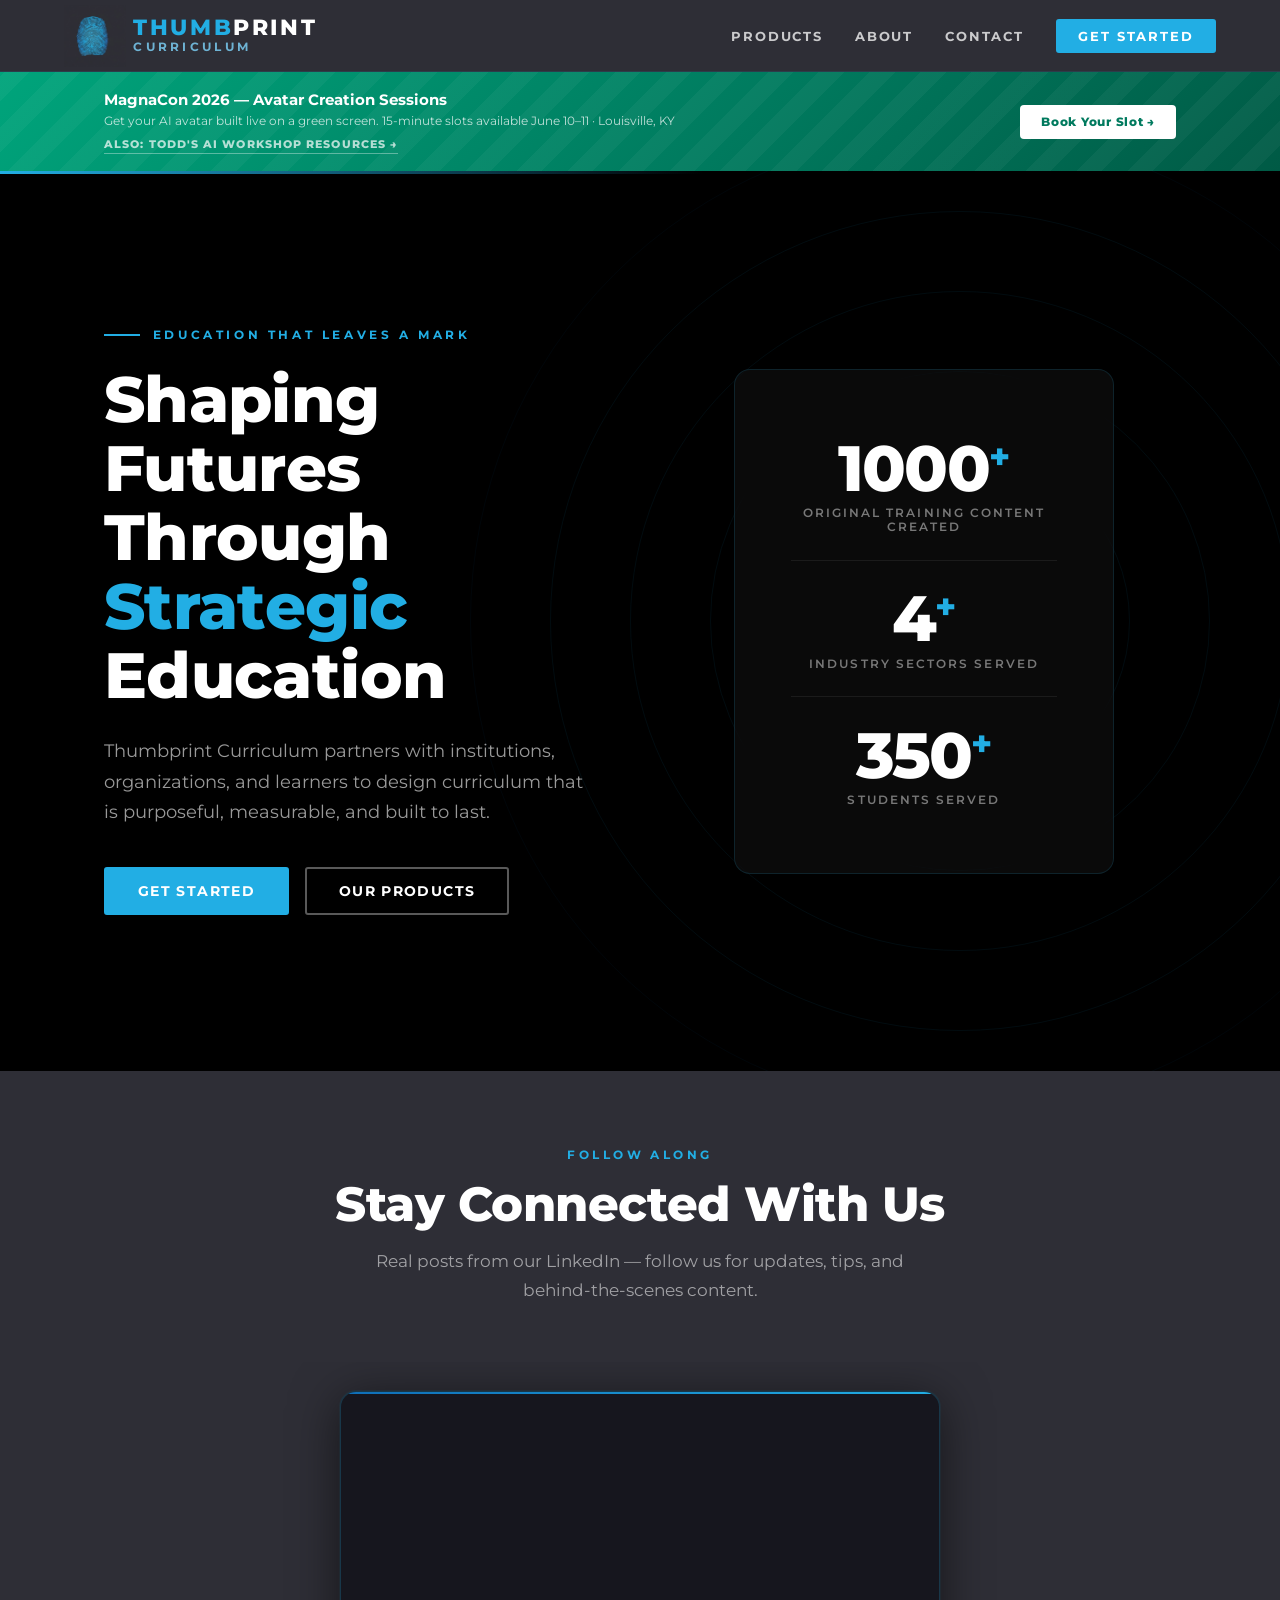
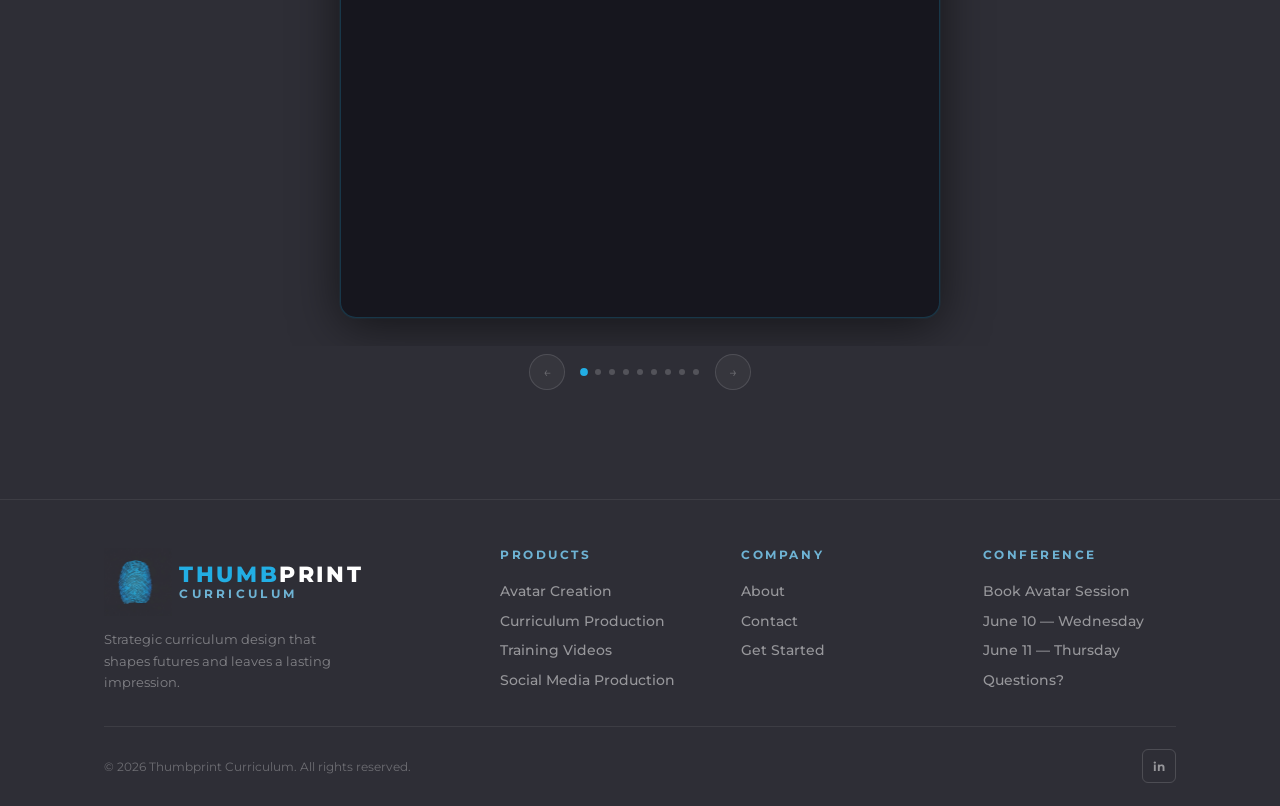
==== index.html @ 29f108ea "Static banner text with animated stripes, update hero stats" ====
﻿<!DOCTYPE html>
<html lang="en">
<head>
  <meta charset="UTF-8" />
  <meta name="viewport" content="width=device-width, initial-scale=1.0" />
  <title>Thumbprint Curriculum</title>
  <link rel="icon" type="image/png" href="fingerprint-logo.png" />
  <link rel="stylesheet" href="style.css" />
  <style>
    /* ── LinkedIn native embed carousel ── */

    /* Outer clips the track; mask fades the peeking prev/next */
    .li-carousel-outer {
      overflow: hidden;
      position: relative;
      mask-image: linear-gradient(90deg, transparent 0%, black 7%, black 93%, transparent 100%);
      -webkit-mask-image: linear-gradient(90deg, transparent 0%, black 7%, black 93%, transparent 100%);
    }

    .li-carousel-track {
      display: flex;
      flex-direction: row;
      flex-wrap: nowrap;
      transition: transform .7s cubic-bezier(.4,0,.2,1);
      will-change: transform;
    }

    /* Each slide — width + peek set by JS */
    .li-slide {
      flex-shrink: 0;
      display: flex;
      align-items: flex-start;
      justify-content: center;
      padding: 1.8rem 0;
      box-sizing: border-box;
    }

    /* Branded frame around each iframe */
    .li-slide-card {
      border: 1px solid rgba(34,174,228,.22);
      border-radius: 16px;
      overflow: hidden;
      background: #16161e;
      box-shadow: 0 8px 48px rgba(0,0,0,.55), 0 0 0 1px rgba(34,174,228,.08);
      width: 100%;
      max-width: min(600px, 90vw);
      position: relative;
    }

    /* Thin brand accent across top of each card */
    .li-slide-card::before {
      content: '';
      position: absolute;
      top: 0; left: 0; right: 0;
      height: 2px;
      background: linear-gradient(90deg, var(--blue-dark), var(--blue-bright));
      z-index: 1;
    }

    .li-slide-card iframe {
      display: block;
      width: 100% !important;
      border: none !important;
    }

    /* Nav */
    .li-carousel-nav {
      display: flex;
      align-items: center;
      justify-content: center;
      gap: 1rem;
      padding: .5rem 0 2rem;
    }
    .li-nav-btn {
      width: 36px; height: 36px;
      border-radius: 50%;
      border: 1px solid rgba(255,255,255,.12);
      background: rgba(255,255,255,.04);
      color: rgba(255,255,255,.25);
      font-size: .9rem;
      cursor: pointer;
      display: flex; align-items: center; justify-content: center;
      transition: all .2s;
      font-family: var(--font);
    }
    .li-nav-btn:hover { border-color: rgba(255,255,255,.3); color: rgba(255,255,255,.6); }
    .li-dots { display: flex; gap: .5rem; }
    .li-dot {
      width: 6px; height: 6px; border-radius: 50%;
      background: rgba(255,255,255,.18); border: none;
      cursor: pointer; padding: 0;
      transition: background .25s, transform .25s;
    }
    .li-dot.active { background: var(--blue-bright); transform: scale(1.3); }
  </style>
</head>
<body>

<nav>
  <div class="nav-inner">
    <a href="index.html" class="nav-logo">
      <div class="nav-logo-img-crop" aria-hidden="true"><img src="final logo tp.png" alt="" /></div>
      <div class="nav-logo-wrap">
        <span><span class="thumb">THUMB</span><span class="print">PRINT</span></span>
        <span class="nav-sub">Curriculum</span>
      </div>
    </a>
    <ul class="nav-links">
      <li class="hide-sm"><a href="products.html">Products</a></li>
      <li class="hide-sm"><a href="about.html">About</a></li>
      <li class="hide-sm"><a href="contact.html">Contact</a></li>
      <li><a href="get-started.html" class="nav-cta">Get Started</a></li>
    </ul>
  </div>
</nav>

<!-- MAGNACON HIGHLIGHT -->
<section class="magnacon-highlight">
  <div class="container">
    <div class="magnacon-inner">
      <div class="magnacon-content">
        <p class="magnacon-title">MagnaCon 2026 — Avatar Creation Sessions</p>
        <p class="magnacon-sub">Get your AI avatar built live on a green screen. 15-minute slots available June 10–11 · Louisville, KY</p>
        <a href="todd-workshop.html" style="display:inline-flex;align-items:center;gap:.4rem;margin-top:.5rem;font-size:.68rem;font-weight:800;letter-spacing:.1em;text-transform:uppercase;color:rgba(255,255,255,.7);text-decoration:none;border-bottom:1px solid rgba(255,255,255,.35);padding-bottom:.1rem" onmouseover="this.style.color='#fff';this.style.borderColor='rgba(255,255,255,.8)'" onmouseout="this.style.color='rgba(255,255,255,.7)';this.style.borderColor='rgba(255,255,255,.35)'">Also: Todd's AI Workshop Resources →</a>
      </div>
      <a href="magnacon.html" class="magnacon-cta">Book Your Slot →</a>
    </div>
  </div>
</section>

<!-- HERO -->
<section class="hero">
  <div class="hero-rings">
    <span></span><span></span><span></span><span></span><span></span><span></span>
  </div>
  <div class="hero-content">
    <div class="hero-text">
      <p class="hero-eyebrow">Education That Leaves a Mark</p>
      <h1 class="hero-h1">Shaping Futures Through <em>Strategic</em> Education</h1>
      <p class="hero-sub">Thumbprint Curriculum partners with institutions, organizations, and learners to design curriculum that is purposeful, measurable, and built to last.</p>
      <div class="hero-actions">
        <a href="get-started.html" class="btn btn-primary">Get Started</a>
        <a href="products.html" class="btn btn-outline">Our Products</a>
      </div>
    </div>
    <div class="hero-visual">
      <div class="hero-bold-stats">
        <div class="hero-bold-stat">
          <span class="hero-bold-num">1000<span class="hero-bold-sup">+</span></span>
          <span class="hero-bold-label">Original Training Content Created</span>
        </div>
        <div class="hero-bold-divider"></div>
        <div class="hero-bold-stat">
          <span class="hero-bold-num">4<span class="hero-bold-sup">+</span></span>
          <span class="hero-bold-label">Industry Sectors Served</span>
        </div>
        <div class="hero-bold-divider"></div>
        <div class="hero-bold-stat">
          <span class="hero-bold-num">350<span class="hero-bold-sup">+</span></span>
          <span class="hero-bold-label">Students Served</span>
        </div>
      </div>
    </div>
  </div>
</section>

<!-- SOCIAL CAROUSEL — native LinkedIn embeds -->
<section class="social-section" id="social">
  <div class="container">
    <div class="center-header">
      <p class="section-label">Follow Along</p>
      <h2 class="section-h2">Stay Connected With Us</h2>
      <p class="section-sub">Real posts from our LinkedIn — follow us for updates, tips, and behind-the-scenes content.</p>
    </div>
  </div>

  <div class="li-carousel-outer" id="liOuter">
    <div class="li-carousel-track" id="liTrack">

      <!-- ── Post 1 ── -->
      <div class="li-slide">
        <div class="li-slide-card">
          <iframe src="https://www.linkedin.com/embed/feed/update/urn:li:ugcPost:7468336662109065219?collapsed=1" height="525" width="504" frameborder="0" allowfullscreen="" title="Embedded post"></iframe>
        </div>
      </div>

      <!-- ── Post 2 ── -->
      <div class="li-slide">
        <div class="li-slide-card">
          <iframe src="https://www.linkedin.com/embed/feed/update/urn:li:ugcPost:7467650946731319296?collapsed=1" height="525" width="504" frameborder="0" allowfullscreen="" title="Embedded post"></iframe>
        </div>
      </div>

      <!-- ── Post 3 ── -->
      <div class="li-slide">
        <div class="li-slide-card">
          <iframe src="https://www.linkedin.com/embed/feed/update/urn:li:ugcPost:7465783171855417345?collapsed=1" height="525" width="504" frameborder="0" allowfullscreen="" title="Embedded post"></iframe>
        </div>
      </div>

      <!-- ── Post 4 ── -->
      <div class="li-slide">
        <div class="li-slide-card">
          <iframe src="https://www.linkedin.com/embed/feed/update/urn:li:share:7462862985120829440?collapsed=1" height="523" width="504" frameborder="0" allowfullscreen="" title="Embedded post"></iframe>
        </div>
      </div>

      <!-- ── Post 5 ── -->
      <div class="li-slide">
        <div class="li-slide-card">
          <iframe src="https://www.linkedin.com/embed/feed/update/urn:li:share:7462523005370556416?collapsed=1" height="523" width="504" frameborder="0" allowfullscreen="" title="Embedded post"></iframe>
        </div>
      </div>

      <!-- ── Post 6 ── -->
      <div class="li-slide">
        <div class="li-slide-card">
          <iframe src="https://www.linkedin.com/embed/feed/update/urn:li:share:7457792617599352833?collapsed=1" height="523" width="504" frameborder="0" allowfullscreen="" title="Embedded post"></iframe>
        </div>
      </div>

      <!-- ── Post 7 ── -->
      <div class="li-slide">
        <div class="li-slide-card">
          <iframe src="https://www.linkedin.com/embed/feed/update/urn:li:share:7457463665924128768?collapsed=1" height="523" width="504" frameborder="0" allowfullscreen="" title="Embedded post"></iframe>
        </div>
      </div>

      <!-- ── Post 8 ── -->
      <div class="li-slide">
        <div class="li-slide-card">
          <iframe src="https://www.linkedin.com/embed/feed/update/urn:li:ugcPost:7463306265239220225?collapsed=1" height="500" width="504" frameborder="0" allowfullscreen="" title="Embedded post"></iframe>
        </div>
      </div>

      <!-- ── Post 9 ── -->
      <div class="li-slide">
        <div class="li-slide-card">
          <iframe src="https://www.linkedin.com/embed/feed/update/urn:li:ugcPost:7463669616393764864?collapsed=1" height="525" width="504" frameborder="0" allowfullscreen="" title="Embedded post"></iframe>
        </div>
      </div>

      <!-- ── Add more posts below as you get embed codes ── -->
      <!-- PASTE NEXT <div class="li-slide"><iframe ...></iframe></div> HERE -->

    </div>
  </div>

  <div class="li-carousel-nav" id="liNav">
    <button class="li-nav-btn" id="liPrev" aria-label="Previous">&#8592;</button>
    <div class="li-dots" id="liDots"></div>
    <button class="li-nav-btn" id="liNext" aria-label="Next">&#8594;</button>
  </div>
  <div style="display:none">
    <div class="carousel-track" id="carouselTrack">
      <div class="post-card">
        <div class="post-img ig"><div class="post-img-content"><div class="post-img-icon">🎬</div><div class="post-img-label">Instagram</div></div></div>
        <div class="post-body">
          <div class="post-platform"><div class="post-platform-dot dot-ig"></div><span class="post-platform-name">Instagram</span></div>
          <p class="post-text">Your story, your avatar. Green screen magic meets professional curriculum design. Book your session at our upcoming conference! 🌟</p>
          <div class="post-meta"><span class="post-stat">❤️ <span>248</span></span><span class="post-stat">💬 <span>31</span></span></div>
        </div>
      </div>
      <div class="post-card">
        <div class="post-img li"><div class="post-img-content"><div class="post-img-icon">📚</div><div class="post-img-label">LinkedIn</div></div></div>
        <div class="post-body">
          <div class="post-platform"><div class="post-platform-dot dot-li"></div><a href="https://www.linkedin.com/company/thumbprint-curriculum/" target="_blank" class="post-platform-name" style="color:inherit;text-decoration:none">LinkedIn</a></div>
          <p class="post-text">Excited to announce our Curriculum Production service — transforming expertise into world-class learning programs. Let's build something together.</p>
          <div class="post-meta"><span class="post-stat">👍 <span>512</span></span><span class="post-stat">💬 <span>64</span></span></div>
        </div>
      </div>
      <div class="post-card">
        <div class="post-img tw"><div class="post-img-content"><div class="post-img-icon">🤖</div><div class="post-img-label">X / Twitter</div></div></div>
        <div class="post-body">
          <div class="post-platform"><div class="post-platform-dot dot-tw"></div><span class="post-platform-name">X / Twitter</span></div>
          <p class="post-text">Virtual avatars aren't just cool — they're the future of branded education content. Who's ready to get their avatar made? 🙋‍♀️ #ThumbprintCurriculum</p>
          <div class="post-meta"><span class="post-stat">🔁 <span>87</span></span><span class="post-stat">❤️ <span>193</span></span></div>
        </div>
      </div>
      <div class="post-card">
        <div class="post-img ig" style="background:linear-gradient(135deg,#0F6EB7,#22AEE4)"><div class="post-img-content"><div class="post-img-icon">🎓</div><div class="post-img-label">Instagram</div></div></div>
        <div class="post-body">
          <div class="post-platform"><div class="post-platform-dot dot-ig"></div><span class="post-platform-name">Instagram</span></div>
          <p class="post-text">Training videos that actually engage learners. We don't just record — we design experiences that stick. Ask us how. 💡</p>
          <div class="post-meta"><span class="post-stat">❤️ <span>374</span></span><span class="post-stat">💬 <span>22</span></span></div>
        </div>
      </div>
      <div class="post-card">
        <div class="post-img fb"><div class="post-img-content"><div class="post-img-icon">📱</div><div class="post-img-label">Facebook</div></div></div>
        <div class="post-body">
          <div class="post-platform"><div class="post-platform-dot dot-fb"></div><span class="post-platform-name">Facebook</span></div>
          <p class="post-text">Social media content that teaches and inspires — now with YOUR custom avatar front and center. Thumbprint Curriculum is redefining digital learning.</p>
          <div class="post-meta"><span class="post-stat">👍 <span>289</span></span><span class="post-stat">↗️ <span>44</span></span></div>
        </div>
      </div>
      <div class="post-card">
        <div class="post-img li" style="background:linear-gradient(135deg,#2E2E36,#59565F)"><div class="post-img-content"><div class="post-img-icon">🏆</div><div class="post-img-label">LinkedIn</div></div></div>
        <div class="post-body">
          <div class="post-platform"><div class="post-platform-dot dot-li"></div><a href="https://www.linkedin.com/company/thumbprint-curriculum/" target="_blank" class="post-platform-name" style="color:inherit;text-decoration:none">LinkedIn</a></div>
          <p class="post-text">Proud to have supported 200+ programs across education, corporate, and nonprofit sectors. The work continues — and we're just getting started.</p>
          <div class="post-meta"><span class="post-stat">👍 <span>671</span></span><span class="post-stat">💬 <span>88</span></span></div>
        </div>
      </div>
      <div class="post-card">
        <div class="post-img ig" style="background:linear-gradient(135deg,#833ab4,#c13584)"><div class="post-img-content"><div class="post-img-icon">✨</div><div class="post-img-label">Instagram</div></div></div>
        <div class="post-body">
          <div class="post-platform"><div class="post-platform-dot dot-ig"></div><span class="post-platform-name">Instagram</span></div>
          <p class="post-text">Behind the scenes: our green screen studio is set and ready for conference week. June 10–11 — come get your avatar! 🎥</p>
          <div class="post-meta"><span class="post-stat">❤️ <span>501</span></span><span class="post-stat">💬 <span>57</span></span></div>
        </div>
      </div>
      <div class="post-card">
        <div class="post-img tw" style="background:linear-gradient(135deg,#22AEE4,#0F6EB7)"><div class="post-img-content"><div class="post-img-icon">🎯</div><div class="post-img-label">X / Twitter</div></div></div>
        <div class="post-body">
          <div class="post-platform"><div class="post-platform-dot dot-tw"></div><span class="post-platform-name">X / Twitter</span></div>
          <p class="post-text">Great curriculum = clear outcomes. We obsess over learning objectives so your learners don't have to guess what they're gaining. #CurriculumDesign</p>
          <div class="post-meta"><span class="post-stat">🔁 <span>122</span></span><span class="post-stat">❤️ <span>247</span></span></div>
        </div>
      </div>
    </div>
  </div>

  <div style="display:none" class="carousel-nav">
    <button class="carousel-arrow" id="carouselPrev" aria-label="Previous">&#8592;</button>
    <div class="carousel-dots" id="carouselDots"></div>
    <button class="carousel-arrow" id="carouselNext" aria-label="Next">&#8594;</button>
  </div>
</section>

<!-- CLIENT LOGO SCROLLER -->
<section class="client-scroller" style="display:none">
  <p class="client-scroller-label">Trusted By</p>
  <div class="client-track-wrap">
    <div class="client-track">
      <!-- Replace each .client-logo with an <img> when logos are ready -->
      <div class="client-logo"><span>Client</span></div>
      <div class="client-logo"><span>Client</span></div>
      <div class="client-logo"><span>Client</span></div>
      <div class="client-logo"><span>Client</span></div>
      <div class="client-logo"><span>Client</span></div>
      <div class="client-logo"><span>Client</span></div>
      <div class="client-logo"><span>Client</span></div>
      <div class="client-logo"><span>Client</span></div>
      <!-- Duplicate for seamless loop -->
      <div class="client-logo"><span>Client</span></div>
      <div class="client-logo"><span>Client</span></div>
      <div class="client-logo"><span>Client</span></div>
      <div class="client-logo"><span>Client</span></div>
      <div class="client-logo"><span>Client</span></div>
      <div class="client-logo"><span>Client</span></div>
      <div class="client-logo"><span>Client</span></div>
      <div class="client-logo"><span>Client</span></div>
    </div>
  </div>
</section>

<script>
(function() {
  const track    = document.getElementById('carouselTrack');
  const viewport = document.getElementById('carouselViewport');
  const dotsWrap = document.getElementById('carouselDots');
  const prevBtn  = document.getElementById('carouselPrev');
  const nextBtn  = document.getElementById('carouselNext');
  const cards    = Array.from(track.querySelectorAll('.post-card'));
  const GAP      = 20;    // must match CSS gap on .carousel-track
  const PAUSE_MS = 4500;
  let current    = 0;
  let autoTimer  = null;

  // Build dots
  cards.forEach((_, i) => {
    const dot = document.createElement('button');
    dot.className = 'carousel-dot' + (i === 0 ? ' active' : '');
    dot.setAttribute('aria-label', 'Slide ' + (i + 1));
    dot.addEventListener('click', () => goTo(i, true));
    dotsWrap.appendChild(dot);
  });

  function setup() {
    // Card width comes from CSS (min(820px, 82vw)) — read it directly
    const cw = cards[0].offsetWidth;
    const vw = viewport.offsetWidth;
    // Pad the track so card 0 sits centered when translateX is 0
    const pad = Math.max(0, (vw - cw) / 2);
    track.style.paddingLeft  = pad + 'px';
    track.style.paddingRight = pad + 'px';
    // Re-apply current position without animation flash
    apply(false);
  }

  function apply(animate) {
    const cw = cards[0].offsetWidth;
    track.style.transition = animate
      ? 'transform .6s cubic-bezier(.4,0,.2,1)'
      : 'none';
    track.style.transform = `translateX(${-(current * (cw + GAP))}px)`;
    cards.forEach((c, i) => c.classList.toggle('active', i === current));
    Array.from(dotsWrap.children).forEach((d, i) => d.classList.toggle('active', i === current));
  }

  function goTo(index, userInitiated) {
    if (userInitiated) resetAuto();
    current = (index + cards.length) % cards.length;
    apply(true);
  }

  function startAuto() { autoTimer = setInterval(() => goTo(current + 1, false), PAUSE_MS); }
  function resetAuto()  { clearInterval(autoTimer); startAuto(); }

  prevBtn.addEventListener('click', () => goTo(current - 1, true));
  nextBtn.addEventListener('click', () => goTo(current + 1, true));

  window.addEventListener('resize', setup);

  // Wait for fonts/layout to finish before measuring
  setTimeout(() => { setup(); startAuto(); }, 100);
})();
</script>

<!-- FOOTER -->
<footer>
  <div class="container">
    <div class="footer-inner">
      <div>
        <a href="index.html" class="nav-logo">
          <div class="nav-logo-img-crop footer-sz" aria-hidden="true"><img src="final logo tp.png" alt="" /></div>
          <div class="nav-logo-wrap">
            <span><span class="thumb">THUMB</span><span class="print">PRINT</span></span>
            <span class="nav-sub">Curriculum</span>
          </div>
        </a>
        <p class="footer-tagline">Strategic curriculum design that shapes futures and leaves a lasting impression.</p>
      </div>
      <div>
        <p class="footer-col-title">Products</p>
        <ul class="footer-links">
          <li><a href="products.html">Avatar Creation</a></li>
          <li><a href="products.html">Curriculum Production</a></li>
          <li><a href="products.html">Training Videos</a></li>
          <li><a href="products.html">Social Media Production</a></li>
        </ul>
      </div>
      <div>
        <p class="footer-col-title">Company</p>
        <ul class="footer-links">
          <li><a href="about.html">About</a></li>
          <li><a href="contact.html">Contact</a></li>
          <li><a href="get-started.html">Get Started</a></li>
        </ul>
      </div>
      <div>
        <p class="footer-col-title">Conference</p>
        <ul class="footer-links">
          <li><a href="get-started.html">Book Avatar Session</a></li>
          <li><a href="get-started.html">June 10 — Wednesday</a></li>
          <li><a href="get-started.html">June 11 — Thursday</a></li>
          <li><a href="contact.html">Questions?</a></li>
        </ul>
      </div>
    </div>
    <div class="footer-bottom">
      <span class="footer-copy">© 2026 Thumbprint Curriculum. All rights reserved.</span>
      <div class="footer-socials">
        <a href="https://www.linkedin.com/company/thumbprint-curriculum/" target="_blank" title="LinkedIn">in</a>
      </div>
    </div>
  </div>
</footer>

<script src="nav.js"></script>
<script>
/* ── LinkedIn native embed carousel ── */
(function () {
  var slides  = [];
  var current = 0;
  var track, outer;
  var PEEK   = 55;   // px visible on each side for prev/next
  var SPEED  = 6500; // ms between auto-advances
  var timer;

  function init() {
    track  = document.getElementById('liTrack');
    outer  = document.getElementById('liOuter');
    var dotsEl  = document.getElementById('liDots');
    var prevBtn = document.getElementById('liPrev');
    var nextBtn = document.getElementById('liNext');
    if (!track || !outer) return;

    slides = Array.from(track.querySelectorAll('.li-slide'));
    var total = slides.length;

    /* ── Size each slide so prev/next peek in by PEEK px ── */
    function setWidths() {
      var ow = outer.offsetWidth;
      var sw = ow - PEEK * 2;   // slide width = outer minus two peek zones
      slides.forEach(function (s) {
        s.style.width = sw + 'px';
      });
      applyTransform(false);
    }

    /* ── Move track so active slide is centered with peek on each side ── */
    function applyTransform(animate) {
      var sw = slides[0].offsetWidth;
      // offset = PEEK positions slide[0] at left peek zone start;
      // then subtract current * sw to get to current slide
      var offset = PEEK - current * sw;
      track.style.transition = animate === false
        ? 'none'
        : 'transform .7s cubic-bezier(.4,0,.2,1)';
      track.style.transform = 'translateX(' + offset + 'px)';
    }

    /* ── Dots ── */
    dotsEl.innerHTML = '';
    slides.forEach(function (_, i) {
      var d = document.createElement('button');
      d.className = 'li-dot' + (i === 0 ? ' active' : '');
      d.setAttribute('aria-label', 'Slide ' + (i + 1));
      d.addEventListener('click', function () { goTo(i); resetTimer(); });
      dotsEl.appendChild(d);
    });

    function updateDots() {
      Array.from(dotsEl.children).forEach(function (d, i) {
        d.classList.toggle('active', i === current);
      });
    }

    /* ── Navigate ── */
    function goTo(i, animate) {
      current = ((i % total) + total) % total;
      applyTransform(animate !== false);
      updateDots();
    }

    prevBtn.addEventListener('click', function () { goTo(current - 1); resetTimer(); });
    nextBtn.addEventListener('click', function () { goTo(current + 1); resetTimer(); });

    /* ── Auto-advance ── */
    function resetTimer() {
      clearInterval(timer);
      timer = setInterval(function () { goTo(current + 1); }, SPEED);
    }

    /* ── Hide nav if only 1 slide ── */
    if (total <= 1) {
      document.getElementById('liNav').style.display = 'none';
    }

    setWidths();
    window.addEventListener('resize', setWidths);
    resetTimer();
  }

  if (document.readyState === 'loading') {
    document.addEventListener('DOMContentLoaded', init);
  } else {
    init();
  }
})();
</script>
</body>
</html>
---- style.css ----
@import url('https://fonts.googleapis.com/css2?family=Montserrat:wght@300;400;500;700;800&display=swap');

*, *::before, *::after { box-sizing: border-box; margin: 0; padding: 0; }

:root {
  --blue-dark:   #0F6EB7;
  --blue-bright: #22AEE4;
  --blue-light:  #6EB3D4;
  --gray:        #59565F;
  --dark:        #2E2E36;
  --black:       #000000;
  --white:       #ffffff;
  --off-white:   #F7F9FB;
  --green:       #00C896;
  --font: 'Montserrat', sans-serif;
  --max-w: 1200px;
  --nav-h: 72px;
}

html { scroll-behavior: smooth; }
body { font-family: var(--font); font-weight: 500; color: var(--dark); background: var(--white); overflow-x: hidden; }

/* ── NAV ── */
nav {
  position: fixed; top: 0; left: 0; right: 0; z-index: 200;
  height: var(--nav-h); background: var(--dark);
  display: flex; align-items: center;
  padding: 0 clamp(1.5rem,5vw,4rem);
  border-bottom: 1px solid rgba(34,174,228,.12);
  overflow: hidden;
}
/* LED laser scan along nav bottom edge */
nav::after {
  content: '';
  position: absolute;
  bottom: 0;
  left: -45%;
  width: 45%;
  height: 2px;
  background: linear-gradient(90deg,
    transparent 0%,
    rgba(34,174,228,.2) 20%,
    rgba(34,174,228,.9) 45%,
    #22AEE4 50%,
    rgba(34,174,228,.9) 55%,
    rgba(34,174,228,.2) 80%,
    transparent 100%
  );
  filter: drop-shadow(0 0 4px #22AEE4) drop-shadow(0 0 10px rgba(34,174,228,.7));
  animation: navLaser 12s linear infinite;
  pointer-events: none;
}
@keyframes navLaser {
  0%   { left: -45%; }
  100% { left: 105%; }
}

.nav-inner { width:100%; max-width:var(--max-w); margin:0 auto; display:flex; align-items:center; justify-content:space-between; }
.nav-logo { font-size:clamp(1.1rem,2vw,1.35rem); font-weight:800; letter-spacing:.12em; text-transform:uppercase; line-height:1; text-decoration:none; display:flex; align-items:center; gap:.45rem; }
.nav-logo .thumb { color:var(--blue-bright); }
.nav-logo .print { color:var(--white); }
.nav-sub { display:block; font-size:.55em; font-weight:700; letter-spacing:.28em; color:var(--blue-light); margin-top:.25em; }
.nav-logo-wrap { display:flex; flex-direction:column; }

/* Thumbprint logo — scale up to crop dark padding, show fingerprint prominently */
.nav-logo-img-crop {
  width: 62px;
  height: 62px;
  flex-shrink: 0;
  overflow: hidden;
  display: flex;
  align-items: center;
  justify-content: center;
}
.nav-logo-img-crop img {
  width: 100%;
  height: 100%;
  object-fit: contain;
  transform: scale(1.7);
  display: block;
}
.nav-logo-img-crop.footer-sz {
  width: 68px;
  height: 68px;
}
.nav-links { display:flex; gap:2rem; list-style:none; align-items:center; }
.nav-links a { color:rgba(255,255,255,.75); text-decoration:none; font-size:.82rem; font-weight:700; letter-spacing:.14em; text-transform:uppercase; transition:color .2s; position:relative; }
.nav-links a::after { content:''; position:absolute; bottom:-4px; left:0; width:0; height:2px; background:var(--blue-bright); transition:width .25s ease; }
.nav-links a:hover, .nav-links a.active { color:var(--white); }
.nav-links a:hover::after, .nav-links a.active::after { width:100%; }
.nav-cta { background:var(--blue-bright) !important; color:var(--white) !important; padding:.55rem 1.4rem !important; border-radius:3px !important; }
.nav-cta::after { display:none !important; }
.nav-cta:hover { background:var(--blue-dark) !important; }
.nav-cta.active::after { display:none !important; }

/* ── SHARED UTILS ── */
section { width:100%; }
.page-body { padding-top: var(--nav-h); }
.container { max-width:var(--max-w); margin:0 auto; padding:0 clamp(1.5rem,5vw,4rem); }
.section-pad { padding:clamp(4rem,8vw,7rem) 0; }
.section-label { font-size:.72rem; font-weight:700; letter-spacing:.3em; text-transform:uppercase; color:var(--blue-bright); margin-bottom:1rem; display:flex; align-items:center; gap:.7rem; }
.section-label::before { content:''; display:block; width:28px; height:2px; background:var(--blue-bright); flex-shrink:0; }
.section-h2 { font-size:clamp(2rem,4vw,3rem); font-weight:800; line-height:1.1; letter-spacing:-.01em; margin-bottom:1rem; }
.section-sub { font-size:1.05rem; font-weight:400; color:var(--gray); line-height:1.75; max-width:580px; }
.center-header { text-align:center; margin-bottom:3.5rem; }
.center-header .section-label { justify-content:center; }
.center-header .section-label::before { display:none; }
.center-header .section-sub { margin:0 auto; }

/* ── BUTTONS ── */
.btn { display:inline-flex; align-items:center; gap:.5rem; font-family:var(--font); font-weight:700; font-size:.85rem; letter-spacing:.1em; text-transform:uppercase; text-decoration:none; padding:.9rem 2rem; border-radius:3px; border:2px solid transparent; cursor:pointer; transition:all .22s ease; }
.btn-primary { background:var(--blue-bright); color:var(--white); border-color:var(--blue-bright); }
.btn-primary:hover { background:var(--blue-dark); border-color:var(--blue-dark); transform:translateY(-2px); box-shadow:0 8px 24px rgba(34,174,228,.35); }
.btn-outline { background:transparent; color:var(--white); border-color:rgba(255,255,255,.35); }
.btn-outline:hover { border-color:var(--blue-bright); color:var(--blue-bright); transform:translateY(-2px); }
.btn-green { background:var(--green); color:var(--white); border-color:var(--green); }
.btn-green:hover { background:#00a87e; border-color:#00a87e; transform:translateY(-2px); box-shadow:0 8px 24px rgba(0,200,150,.35); }
.btn-dark { background:var(--dark); color:var(--white); border-color:rgba(255,255,255,.2); }
.btn-dark:hover { border-color:var(--blue-bright); color:var(--blue-bright); transform:translateY(-2px); }

/* ── MAGNACON HIGHLIGHT BANNER ── */
.magnacon-highlight {
  background: linear-gradient(135deg, #00a87e 0%, #007a5e 60%, #005a45 100%);
  padding-top: var(--nav-h);
  position: relative;
  overflow: hidden;
}
.magnacon-highlight::before {
  content: '';
  position: absolute;
  inset: 0;
  background: repeating-linear-gradient(-45deg, transparent, transparent 18px, rgba(255,255,255,.04) 18px, rgba(255,255,255,.04) 36px);
  animation: stripeScroll 6s linear infinite;
}
@keyframes stripeScroll {
  from { background-position: 0 0; }
  to   { background-position: 51px 51px; }
}
.magnacon-inner {
  position: relative;
  display: flex;
  align-items: center;
  gap: 1.2rem;
  padding: 1.1rem 0;
  flex-wrap: wrap;
}
.magnacon-badge {
  background: rgba(255,255,255,.2);
  border: 1px solid rgba(255,255,255,.35);
  color: var(--white);
  font-size: .65rem;
  font-weight: 800;
  letter-spacing: .18em;
  text-transform: uppercase;
  padding: .3rem .75rem;
  border-radius: 20px;
  white-space: nowrap;
  flex-shrink: 0;
}
.magnacon-content { flex: 1; min-width: 0; }

/* ── Banner carousel ── */
.mc-slides-wrap { position: relative; flex: 1; min-width: 0; min-height: 3.6rem; }
.mc-slide { position: absolute; top: 0; left: 0; width: 100%; opacity: 0; transition: opacity .65s ease; pointer-events: none; }
.mc-slide.active { opacity: 1; pointer-events: auto; }
.mc-dots { display: flex; gap: .4rem; margin-top: .6rem; }
.mc-dot { width: 5px; height: 5px; border-radius: 50%; background: rgba(255,255,255,.3); border: none; padding: 0; cursor: pointer; transition: background .3s, transform .3s; flex-shrink: 0; }
.mc-dot.active { background: rgba(255,255,255,.9); transform: scale(1.3); }
.magnacon-title {
  font-size: .95rem;
  font-weight: 700;
  color: var(--white);
  line-height: 1.3;
}
.magnacon-sub {
  font-size: .78rem;
  font-weight: 400;
  color: rgba(255,255,255,.75);
  margin-top: .15rem;
  line-height: 1.4;
}
.magnacon-cta {
  background: var(--white);
  color: #007a5e;
  font-family: var(--font);
  font-size: .78rem;
  font-weight: 800;
  letter-spacing: .06em;
  padding: .6rem 1.3rem;
  border-radius: 4px;
  text-decoration: none;
  white-space: nowrap;
  flex-shrink: 0;
  transition: background .2s, transform .15s;
}
.magnacon-cta:hover { background: rgba(255,255,255,.88); transform: translateY(-1px); }

/* ── HERO (home) ── */
.hero { min-height:100vh; background:var(--black); display:grid; place-items:center; position:relative; overflow:hidden; padding-top:0; }
.hero-rings { position:absolute; inset:0; pointer-events:none; }
.hero-rings span { position:absolute; border-radius:50%; border:1px solid rgba(34,174,228,.07); transform:translate(-50%,-50%); left:75%; top:50%; animation:pulse 8s ease-in-out infinite; }
.hero-rings span:nth-child(1){width:180px;height:180px;animation-delay:0s}
.hero-rings span:nth-child(2){width:340px;height:340px;animation-delay:.6s}
.hero-rings span:nth-child(3){width:500px;height:500px;animation-delay:1.2s}
.hero-rings span:nth-child(4){width:660px;height:660px;animation-delay:1.8s}
.hero-rings span:nth-child(5){width:820px;height:820px;animation-delay:2.4s}
.hero-rings span:nth-child(6){width:980px;height:980px;animation-delay:3s;border-color:rgba(15,110,183,.05)}
@keyframes pulse { 0%,100%{opacity:.5} 50%{opacity:1} }
.hero::before { content:''; position:absolute; top:0; left:0; width:55%; height:3px; background:linear-gradient(90deg,var(--blue-bright),transparent); animation:slideIn .9s .2s both ease-out; }
@keyframes slideIn { from{transform:scaleX(0);transform-origin:left} to{transform:scaleX(1);transform-origin:left} }
.hero-content { position:relative; z-index:2; max-width:var(--max-w); width:100%; padding:0 clamp(1.5rem,5vw,4rem); display:grid; grid-template-columns:1fr 1fr; align-items:center; gap:4rem; }
.hero-text { animation:fadeUp .8s .3s both ease-out; }
@keyframes fadeUp { from{opacity:0;transform:translateY(30px)} to{opacity:1;transform:translateY(0)} }
.hero-eyebrow { font-size:.75rem; font-weight:700; letter-spacing:.3em; text-transform:uppercase; color:var(--blue-bright); margin-bottom:1.4rem; display:flex; align-items:center; gap:.8rem; }
.hero-eyebrow::before { content:''; display:block; width:36px; height:2px; background:var(--blue-bright); flex-shrink:0; }
.hero-h1 { font-size:clamp(2.4rem,5vw,4rem); font-weight:800; line-height:1.08; color:var(--white); letter-spacing:-.01em; margin-bottom:1.6rem; }
.hero-h1 em { font-style:normal; color:var(--blue-bright); }
.hero-sub { font-size:clamp(.95rem,1.4vw,1.1rem); font-weight:400; color:rgba(255,255,255,.6); line-height:1.75; max-width:480px; margin-bottom:2.4rem; }
.hero-actions { display:flex; gap:1rem; flex-wrap:wrap; }
.hero-visual { animation:fadeUp .8s .55s both ease-out; display:flex; justify-content:center; align-items:center; }

/* Bold stats card */
.hero-bold-stats {
  background: rgba(255,255,255,.04);
  border: 1px solid rgba(34,174,228,.15);
  border-radius: 16px;
  padding: 2.5rem 2rem;
  width: 100%;
  max-width: 380px;
  backdrop-filter: blur(8px);
  display: flex;
  flex-direction: column;
  gap: 0;
}
.hero-bold-stat {
  display: flex;
  flex-direction: column;
  align-items: center;
  padding: 1.6rem 1rem;
  text-align: center;
  animation: fadeUp .8s both ease-out;
}
.hero-bold-stat:nth-child(1) { animation-delay: .5s; }
.hero-bold-stat:nth-child(3) { animation-delay: .7s; }
.hero-bold-stat:nth-child(5) { animation-delay: .9s; }
.hero-bold-num {
  font-size: clamp(3rem,6vw,4rem);
  font-weight: 800;
  color: var(--white);
  line-height: 1;
  letter-spacing: -.03em;
}
.hero-bold-sup {
  font-size: .55em;
  font-weight: 800;
  color: var(--blue-bright);
  vertical-align: super;
  letter-spacing: 0;
}
.hero-bold-label {
  font-size: .72rem;
  font-weight: 600;
  letter-spacing: .18em;
  text-transform: uppercase;
  color: rgba(255,255,255,.45);
  margin-top: .4rem;
}
.hero-bold-divider {
  height: 1px;
  background: rgba(255,255,255,.07);
  margin: 0 1.5rem;
}

/* Client logo scroller */
.client-scroller {
  background: var(--white);
  padding: 2rem 0;
  overflow: hidden;
  border-top: 1px solid rgba(15,110,183,.08);
  border-bottom: 1px solid rgba(15,110,183,.08);
}
.client-scroller-label {
  text-align: center;
  font-size: .68rem;
  font-weight: 700;
  letter-spacing: .3em;
  text-transform: uppercase;
  color: rgba(89,86,95,.4);
  margin-bottom: 1.2rem;
}
.client-track-wrap {
  overflow: hidden;
  position: relative;
  mask-image: linear-gradient(90deg, transparent 0%, black 8%, black 92%, transparent 100%);
  -webkit-mask-image: linear-gradient(90deg, transparent 0%, black 8%, black 92%, transparent 100%);
}
.client-track {
  display: flex;
  gap: 1.5rem;
  align-items: center;
  animation: scrollClients 25s linear infinite;
  width: max-content;
}
.client-track:hover { animation-play-state: paused; }
@keyframes scrollClients {
  0% { transform: translateX(0); }
  100% { transform: translateX(-50%); }
}
.client-logo {
  flex-shrink: 0;
  width: 140px;
  height: 56px;
  border-radius: 8px;
  border: 1.5px dashed rgba(89,86,95,.2);
  background: rgba(89,86,95,.04);
  display: flex;
  align-items: center;
  justify-content: center;
}
.client-logo span {
  font-size: .65rem;
  font-weight: 700;
  letter-spacing: .2em;
  text-transform: uppercase;
  color: rgba(89,86,95,.3);
}
/* When real logos are added, replace .client-logo span with img */
.client-logo img {
  max-width: 110px;
  max-height: 40px;
  object-fit: contain;
  filter: grayscale(1);
  opacity: .6;
  transition: opacity .2s, filter .2s;
}
.client-logo:hover img { opacity: 1; filter: grayscale(0); }

/* ── SOCIAL CAROUSEL ── */
.social-section { background:var(--dark); padding:clamp(3rem,6vw,5rem) 0; overflow:hidden; }
.social-section .center-header .section-h2 { color:var(--white); }
.social-section .center-header .section-sub { color:rgba(255,255,255,.55); }

/* Viewport: clips to show center card + just the edges of neighbors */
.carousel-viewport {
  overflow: hidden;
  position: relative;
  width: 100%;
  /* soft fade at edges so cut-off cards blend into background */
  mask-image: linear-gradient(90deg, transparent 0%, black 6%, black 94%, transparent 100%);
  -webkit-mask-image: linear-gradient(90deg, transparent 0%, black 6%, black 94%, transparent 100%);
}

/* The sliding rail */
.carousel-track {
  display: flex;
  gap: 20px;
  transition: transform .6s cubic-bezier(.4,0,.2,1);
  will-change: transform;
  padding: 1.5rem 0;
}

/* Each card — wide so one fills the section, neighbors barely peek */
.post-card {
  flex-shrink: 0;
  width: min(820px, 82vw);
  background: rgba(255,255,255,.05);
  border: 1px solid rgba(255,255,255,.1);
  border-radius: 14px;
  overflow: hidden;
  transition: transform .5s ease, box-shadow .5s ease, opacity .5s ease, border-color .5s ease;
  opacity: .3;
  transform: scale(.97);
  cursor: pointer;
}
.post-card.active {
  opacity: 1;
  transform: scale(1);
  border-color: rgba(34,174,228,.4);
  box-shadow: 0 20px 60px rgba(0,0,0,.55);
}
.post-card:hover { opacity: .55; }
.post-card.active:hover { opacity: 1; }

/* Dots */
.carousel-dots {
  display: flex;
  justify-content: center;
  gap: .5rem;
  margin-top: 1.6rem;
}
.carousel-dot {
  width: 8px; height: 8px;
  border-radius: 50%;
  background: rgba(255,255,255,.2);
  border: none;
  cursor: pointer;
  transition: background .3s, transform .3s;
  padding: 0;
}
.carousel-dot.active {
  background: var(--blue-bright);
  transform: scale(1.3);
}

/* Nav arrows */
.carousel-nav {
  display: flex;
  justify-content: center;
  gap: 1rem;
  margin-top: 1.2rem;
}
.carousel-arrow {
  width: 40px; height: 40px;
  border-radius: 50%;
  border: 1.5px solid rgba(255,255,255,.2);
  background: rgba(255,255,255,.05);
  color: rgba(255,255,255,.6);
  font-size: 1rem;
  cursor: pointer;
  display: flex; align-items: center; justify-content: center;
  transition: all .2s;
}
.carousel-arrow:hover {
  border-color: var(--blue-bright);
  color: var(--blue-bright);
  background: rgba(34,174,228,.08);
}

.post-img { height:160px; display:flex; align-items:center; justify-content:center; position:relative; overflow:hidden; }
.post-img-label { font-size:.65rem; font-weight:800; letter-spacing:.2em; text-transform:uppercase; color:rgba(255,255,255,.35); text-align:center; }
.post-img-icon { font-size:2.5rem; margin-bottom:.4rem; }
.post-img-content { display:flex; flex-direction:column; align-items:center; }
.post-body { padding:1rem 1.1rem 1.2rem; }
.post-platform { display:flex; align-items:center; gap:.5rem; margin-bottom:.6rem; }
.post-platform-dot { width:8px; height:8px; border-radius:50%; }
.post-platform-name { font-size:.65rem; font-weight:700; letter-spacing:.15em; text-transform:uppercase; color:rgba(255,255,255,.4); }
.post-text { font-size:.82rem; font-weight:400; color:rgba(255,255,255,.75); line-height:1.6; margin-bottom:.9rem; }
.post-meta { display:flex; align-items:center; gap:1rem; }
.post-stat { font-size:.72rem; font-weight:700; color:rgba(255,255,255,.35); }
.post-stat span { color:var(--blue-bright); }
.post-img.ig { background:linear-gradient(135deg,#833ab4,#fd1d1d,#fcb045); }
.post-img.li { background:linear-gradient(135deg,#0077b5,#004471); }
.post-img.fb { background:linear-gradient(135deg,#1877f2,#0b5abf); }
.post-img.tw { background:linear-gradient(135deg,#1da1f2,#0d7cc4); }
.dot-ig{background:#fcb045} .dot-li{background:#0077b5} .dot-fb{background:#1877f2} .dot-tw{background:#1da1f2}

/* ── PRODUCTS / CARDS ── */
.products { background:var(--off-white); }
.products-grid { display:grid; grid-template-columns:repeat(auto-fit,minmax(300px,1fr)); gap:1.6rem; }
.card { background:var(--white); border-radius:10px; padding:2.5rem 2rem; border:1px solid rgba(15,110,183,.12); position:relative; overflow:hidden; transition:transform .25s,box-shadow .25s; }
.card::after { content:''; position:absolute; bottom:0; left:0; right:0; height:3px; background:linear-gradient(90deg,var(--blue-dark),var(--blue-bright)); transform:scaleX(0); transform-origin:left; transition:transform .3s; }
.card:hover { transform:translateY(-6px); box-shadow:0 20px 48px rgba(15,110,183,.14); }
.card:hover::after { transform:scaleX(1); }
.card-icon { width:52px; height:52px; border-radius:10px; background:rgba(34,174,228,.1); display:flex; align-items:center; justify-content:center; margin-bottom:1.5rem; }
.card-icon svg { width:26px; height:26px; }
.card-title { font-size:1.15rem; font-weight:700; color:var(--dark); margin-bottom:.75rem; letter-spacing:-.01em; }
.card-body { font-size:.9rem; font-weight:400; color:var(--gray); line-height:1.75; }
.card-link { display:inline-flex; align-items:center; gap:.4rem; margin-top:1.4rem; font-size:.8rem; font-weight:700; letter-spacing:.1em; text-transform:uppercase; color:var(--blue-dark); text-decoration:none; transition:gap .2s,color .2s; }
.card-link:hover { gap:.7rem; color:var(--blue-bright); }
.card-tag { display:inline-block; margin-top:1rem; font-size:.65rem; font-weight:800; letter-spacing:.18em; text-transform:uppercase; background:rgba(34,174,228,.1); color:var(--blue-dark); padding:.25rem .6rem; border-radius:20px; }
.card-tag.green { background:rgba(0,200,150,.12); color:#007a5e; }

/* ── STATS BAR ── */
.stats-bar { background:var(--blue-dark); position:relative; overflow:hidden; }
.stats-bar::before { content:''; position:absolute; inset:0; background:repeating-linear-gradient(-45deg,transparent,transparent 30px,rgba(255,255,255,.03) 30px,rgba(255,255,255,.03) 60px); }
.stats-grid { position:relative; display:grid; grid-template-columns:repeat(4,1fr); }
.stat-item { padding:3rem 2rem; text-align:center; border-right:1px solid rgba(255,255,255,.12); }
.stat-item:last-child { border-right:none; }
.stat-num { font-size:clamp(2rem,4vw,3rem); font-weight:800; color:var(--white); line-height:1; margin-bottom:.4rem; }
.stat-num span { color:var(--blue-light); }
.stat-label { font-size:.78rem; font-weight:600; letter-spacing:.18em; text-transform:uppercase; color:rgba(255,255,255,.6); }

/* ── ABOUT (shared between home teaser + about page) ── */
.about-section { background:var(--white); }
.about-grid { display:grid; grid-template-columns:1fr 1fr; gap:clamp(3rem,6vw,6rem); align-items:center; }
.about-visual { position:relative; }
.about-img-box { aspect-ratio:4/3; background:var(--dark); border-radius:10px; overflow:hidden; position:relative; }
.about-img-box::before { content:''; position:absolute; inset:0; background:radial-gradient(ellipse at 30% 40%,rgba(34,174,228,.3) 0%,transparent 60%),radial-gradient(ellipse at 70% 70%,rgba(15,110,183,.2) 0%,transparent 55%); }
.about-fingerprint { position:absolute; inset:0; display:flex; align-items:center; justify-content:center; }
.fp-ring { position:absolute; border-radius:50%; border:1.5px solid rgba(34,174,228,.25); }
.fp-ring:nth-child(1){width:60px;height:60px}
.fp-ring:nth-child(2){width:110px;height:110px;border-color:rgba(34,174,228,.2)}
.fp-ring:nth-child(3){width:165px;height:165px;border-color:rgba(34,174,228,.15)}
.fp-ring:nth-child(4){width:224px;height:224px;border-color:rgba(15,110,183,.12)}
.fp-ring:nth-child(5){width:286px;height:286px;border-color:rgba(15,110,183,.09)}
.fp-center { width:28px; height:28px; border-radius:50%; background:var(--blue-bright); box-shadow:0 0 40px rgba(34,174,228,.6); z-index:2; }
.about-badge { position:absolute; bottom:-1.2rem; right:-1.2rem; background:var(--blue-bright); color:var(--white); border-radius:8px; padding:1rem 1.4rem; font-size:.8rem; font-weight:700; line-height:1.3; box-shadow:0 8px 30px rgba(34,174,228,.4); }
.about-badge strong { display:block; font-size:1.6rem; font-weight:800; }
.about-list { list-style:none; margin:1.8rem 0; display:flex; flex-direction:column; gap:.9rem; }
.about-list li { display:flex; align-items:flex-start; gap:.8rem; font-size:.92rem; font-weight:500; color:var(--gray); line-height:1.6; }
.about-list li::before { content:''; display:block; width:8px; height:8px; border-radius:50%; background:var(--blue-bright); margin-top:.45rem; flex-shrink:0; }

/* ── PROCESS ── */
.process-section { background:var(--dark); }
.process-section .section-h2 { color:var(--white); }
.process-section .section-sub { color:rgba(255,255,255,.55); }
.process-steps { display:grid; grid-template-columns:repeat(4,1fr); gap:1.5rem; position:relative; }
.process-steps::before { content:''; position:absolute; top:28px; left:12%; width:76%; height:1px; background:linear-gradient(90deg,var(--blue-dark),var(--blue-bright),var(--blue-dark)); opacity:.4; }
.process-step { text-align:center; }
.step-num { width:56px; height:56px; border-radius:50%; background:var(--dark); border:2px solid var(--blue-bright); display:flex; align-items:center; justify-content:center; font-size:1.1rem; font-weight:800; color:var(--blue-bright); margin:0 auto 1.4rem; position:relative; z-index:1; }
.step-title { font-size:.95rem; font-weight:700; color:var(--white); margin-bottom:.6rem; }
.step-body { font-size:.82rem; font-weight:400; color:rgba(255,255,255,.45); line-height:1.7; }

/* ── PAGE HERO (inner pages) ── */
.page-hero { background:var(--dark); padding:clamp(3.5rem,7vw,6rem) 0 clamp(3rem,6vw,5rem); position:relative; overflow:hidden; }
.page-hero::before { content:''; position:absolute; bottom:0; left:0; right:0; height:3px; background:linear-gradient(90deg,var(--blue-bright),var(--blue-dark),transparent); }
.page-hero::after { content:''; position:absolute; top:0; right:0; width:50%; height:100%; background:radial-gradient(ellipse at 80% 50%,rgba(34,174,228,.07) 0%,transparent 70%); pointer-events:none; }
.page-hero-eyebrow { font-size:.72rem; font-weight:700; letter-spacing:.3em; text-transform:uppercase; color:var(--blue-bright); margin-bottom:1rem; display:flex; align-items:center; gap:.7rem; }
.page-hero-eyebrow::before { content:''; display:block; width:28px; height:2px; background:var(--blue-bright); }
.page-hero h1 { font-size:clamp(2.2rem,5vw,3.5rem); font-weight:800; color:var(--white); line-height:1.1; letter-spacing:-.01em; margin-bottom:1rem; }
.page-hero p { font-size:1.05rem; font-weight:400; color:rgba(255,255,255,.55); line-height:1.75; max-width:560px; }

/* ── PRODUCTS & PRICING ── */
.product-ecosystem { background: var(--dark); }
.product-ecosystem .section-h2 { color: var(--white); }
.product-ecosystem .section-sub { color: rgba(255,255,255,.55); }

.ecosystem-grid {
  display: grid;
  grid-template-columns: repeat(auto-fit, minmax(260px, 1fr));
  gap: 1.4rem;
}
.eco-card {
  background: rgba(255,255,255,.04);
  border: 1px solid rgba(255,255,255,.1);
  border-radius: 12px;
  padding: 2rem 1.8rem;
  position: relative;
  overflow: hidden;
  transition: transform .25s, box-shadow .25s, border-color .25s;
}
.eco-card:hover { transform: translateY(-5px); box-shadow: 0 16px 40px rgba(0,0,0,.4); border-color: rgba(34,174,228,.35); }
.eco-card::before { content: ''; position: absolute; top: 0; left: 0; right: 0; height: 3px; }
.eco-card.sig::before  { background: linear-gradient(90deg, var(--blue-dark), var(--blue-bright)); }
.eco-card.amp::before  { background: linear-gradient(90deg, var(--green), #00a87e); }
.eco-card.circ::before { background: linear-gradient(90deg, #8b5cf6, #6d28d9); }
.eco-card.renew::before{ background: linear-gradient(90deg, #f59e0b, #d97706); }
.eco-num { font-size: .65rem; font-weight: 800; letter-spacing: .2em; text-transform: uppercase; margin-bottom: .8rem; }
.eco-card.sig  .eco-num { color: var(--blue-bright); }
.eco-card.amp  .eco-num { color: var(--green); }
.eco-card.circ .eco-num { color: #a78bfa; }
.eco-card.renew .eco-num { color: #fbbf24; }
.eco-title { font-size: 1.2rem; font-weight: 800; color: var(--white); margin-bottom: .25rem; letter-spacing: -.01em; }
.eco-tagline { font-size: .78rem; font-style: italic; color: rgba(255,255,255,.4); margin-bottom: 1rem; }
.eco-desc { font-size: .85rem; font-weight: 400; color: rgba(255,255,255,.6); line-height: 1.7; }
.eco-badge { display: inline-block; margin-top: 1rem; font-size: .62rem; font-weight: 800; letter-spacing: .18em; text-transform: uppercase; padding: .25rem .65rem; border-radius: 20px; }
.eco-badge.sig  { background: rgba(34,174,228,.15); color: var(--blue-bright); }
.eco-badge.amp  { background: rgba(0,200,150,.15); color: var(--green); }
.eco-badge.circ { background: rgba(139,92,246,.15); color: #a78bfa; }
.eco-badge.renew{ background: rgba(245,158,11,.15); color: #fbbf24; }

/* Pricing blocks */
.pricing-block { padding: clamp(3rem,6vw,5rem) 0; }
.pricing-block:nth-child(even) { background: var(--off-white); }
.pricing-block:nth-child(odd)  { background: var(--white); }
.pricing-block-header { margin-bottom: 2.5rem; }
.pricing-block-tag { font-size: .68rem; font-weight: 800; letter-spacing: .22em; text-transform: uppercase; margin-bottom: .5rem; }
.pricing-block-header h2 { font-size: clamp(1.6rem,3vw,2.2rem); font-weight: 800; color: var(--dark); margin-bottom: .4rem; letter-spacing: -.01em; }
.pricing-block-header p { font-size: .95rem; color: var(--gray); line-height: 1.7; max-width: 600px; }

.pricing-cards { display: grid; gap: 1.2rem; }
.pricing-cards.cols-3 { grid-template-columns: repeat(auto-fit, minmax(220px,1fr)); }
.pricing-cards.cols-4 { grid-template-columns: repeat(auto-fit, minmax(200px,1fr)); }
.pricing-cards.cols-2 { grid-template-columns: repeat(auto-fit, minmax(240px,1fr)); }

.price-card {
  background: var(--white);
  border: 1.5px solid rgba(15,110,183,.15);
  border-radius: 12px;
  padding: 1.8rem 1.6rem 2rem;
  position: relative;
  display: flex;
  flex-direction: column;
  transition: transform .22s, box-shadow .22s;
}
.price-card:hover { transform: translateY(-4px); box-shadow: 0 12px 32px rgba(15,110,183,.12); }
.price-card.featured {
  border-color: var(--green);
  background: linear-gradient(160deg, rgba(0,200,150,.05) 0%, var(--white) 60%);
}
.price-card.featured-blue {
  border-color: var(--blue-bright);
  background: linear-gradient(160deg, rgba(34,174,228,.06) 0%, var(--white) 60%);
}
.price-card-badge {
  position: absolute; top: -1px; left: 50%; transform: translateX(-50%);
  background: var(--green); color: var(--white);
  font-size: .6rem; font-weight: 800; letter-spacing: .18em; text-transform: uppercase;
  padding: .28rem .8rem; border-radius: 0 0 8px 8px; white-space: nowrap;
}
.price-card-badge.blue { background: var(--blue-bright); }

.price-tier { font-size: .72rem; font-weight: 800; letter-spacing: .18em; text-transform: uppercase; color: var(--gray); margin-bottom: .5rem; }
.price-amount { font-size: 2.4rem; font-weight: 800; color: var(--dark); line-height: 1; margin-bottom: .2rem; }
.price-amount sup { font-size: 1.1rem; font-weight: 700; vertical-align: super; }
.price-period { font-size: .78rem; font-weight: 500; color: var(--gray); margin-bottom: .3rem; }
.price-retail { font-size: .75rem; color: var(--gray); text-decoration: line-through; margin-bottom: 1.2rem; }
.price-divider { border: none; border-top: 1px solid rgba(15,110,183,.1); margin: 1.2rem 0; }
.price-includes { list-style: none; display: flex; flex-direction: column; gap: .6rem; flex: 1; }
.price-includes li { font-size: .82rem; font-weight: 500; color: var(--gray); display: flex; align-items: flex-start; gap: .6rem; line-height: 1.5; }
.price-includes li::before { content: '✓'; font-weight: 800; color: var(--blue-bright); flex-shrink: 0; }
.price-includes li.green::before { color: var(--green); }
.price-cta { margin-top: 1.5rem; width: 100%; justify-content: center; font-size: .8rem; padding: .75rem; }

/* Renew custom card */
.renew-card {
  background: linear-gradient(135deg, var(--dark) 0%, #1a1a22 100%);
  border: 1px solid rgba(245,158,11,.25);
  border-radius: 16px;
  padding: clamp(2.5rem,5vw,4rem);
  display: grid;
  grid-template-columns: 1fr 1fr;
  gap: 3rem;
  align-items: center;
  position: relative;
  overflow: hidden;
}
.renew-card::before { content: ''; position: absolute; top: 0; left: 0; right: 0; height: 3px; background: linear-gradient(90deg,#f59e0b,#d97706); }
.renew-card-title { font-size: clamp(1.5rem,3vw,2rem); font-weight: 800; color: var(--white); margin-bottom: .5rem; }
.renew-card-tag { font-size: .68rem; font-weight: 800; letter-spacing: .22em; text-transform: uppercase; color: #fbbf24; margin-bottom: .8rem; }
.renew-card-desc { font-size: .92rem; color: rgba(255,255,255,.6); line-height: 1.75; margin-bottom: 1.5rem; }
.renew-includes { list-style: none; display: flex; flex-direction: column; gap: .65rem; }
.renew-includes li { font-size: .85rem; color: rgba(255,255,255,.65); display: flex; align-items: flex-start; gap: .6rem; line-height: 1.5; }
.renew-includes li::before { content: '→'; color: #fbbf24; flex-shrink: 0; font-weight: 700; }

/* ── TEAM ── */
.team-grid {
  display: grid;
  grid-template-columns: repeat(auto-fill, minmax(240px, 1fr));
  gap: 2rem;
}

.team-card {
  background: var(--white);
  border-radius: 12px;
  overflow: hidden;
  border: 1px solid rgba(15,110,183,.1);
  transition: transform .25s ease, box-shadow .25s ease;
}
.team-card:hover {
  transform: translateY(-5px);
  box-shadow: 0 16px 40px rgba(15,110,183,.12);
}

.team-photo {
  width: 100%;
  aspect-ratio: 1 / 1;
  background: var(--dark);
  position: relative;
  overflow: hidden;
}

/* When a real image is dropped in, it fills the box */
.team-photo img {
  width: 100%;
  height: 100%;
  object-fit: cover;
  object-position: top center;
  display: block;
}

.team-photo-placeholder {
  position: absolute;
  inset: 0;
  display: flex;
  flex-direction: column;
  align-items: center;
  justify-content: center;
  gap: .75rem;
  background: linear-gradient(160deg, var(--dark) 0%, #1a1a22 100%);
}
.team-photo-placeholder svg {
  width: 52px;
  height: 52px;
  opacity: .4;
}
.team-photo-placeholder span {
  font-size: .65rem;
  font-weight: 700;
  letter-spacing: .18em;
  text-transform: uppercase;
  color: rgba(255,255,255,.2);
}

.team-info {
  padding: 1.4rem 1.5rem 1.6rem;
}

.team-name {
  font-size: 1.05rem;
  font-weight: 800;
  color: var(--dark);
  letter-spacing: -.01em;
  margin-bottom: .2rem;
}

.team-role {
  font-size: .72rem;
  font-weight: 700;
  letter-spacing: .14em;
  text-transform: uppercase;
  color: var(--blue-bright);
  margin-bottom: .8rem;
}

.team-bio {
  font-size: .85rem;
  font-weight: 400;
  color: var(--gray);
  line-height: 1.7;
}

@media (max-width: 600px) {
  .team-grid { grid-template-columns: 1fr 1fr; }
}
@media (max-width: 420px) {
  .team-grid { grid-template-columns: 1fr; }
}

/* ── CONTACT PAGE ── */
.contact-methods { display:grid; grid-template-columns:repeat(auto-fit,minmax(200px,1fr)); gap:1.2rem; margin-bottom:3rem; }
.contact-method { background:var(--off-white); border:1px solid rgba(15,110,183,.12); border-radius:10px; padding:1.8rem 1.4rem; text-align:center; transition:border-color .2s,transform .2s; }
.contact-method:hover { border-color:var(--blue-bright); transform:translateY(-3px); }
.contact-method-icon { font-size:1.8rem; margin-bottom:.8rem; }
.contact-method-label { font-size:.68rem; font-weight:700; letter-spacing:.2em; text-transform:uppercase; color:var(--blue-light); margin-bottom:.4rem; }
.contact-method-val { font-size:.9rem; font-weight:600; color:var(--dark); }
.contact-method-val a { color:var(--dark); text-decoration:none; }
.contact-method-val a:hover { color:var(--blue-bright); }

/* ── FORMS ── */
.form-grid { display:grid; grid-template-columns:1fr 1fr; gap:1rem; }
.form-field { display:flex; flex-direction:column; gap:.45rem; }
.form-field.full { grid-column:1/-1; }
.form-label { font-size:.7rem; font-weight:700; letter-spacing:.18em; text-transform:uppercase; color:var(--gray); }
.form-label.light { color:rgba(255,255,255,.45); }
.form-input, .form-select, .form-textarea { font-family:var(--font); font-size:.88rem; font-weight:500; padding:.8rem 1rem; border-radius:6px; border:1.5px solid rgba(15,110,183,.2); background:var(--white); color:var(--dark); outline:none; transition:border-color .2s; width:100%; }
.form-input:focus, .form-select:focus, .form-textarea:focus { border-color:var(--blue-bright); }
.form-textarea { resize:vertical; min-height:100px; }
.form-input.dark-field, .form-select.dark-field, .form-textarea.dark-field { background:rgba(255,255,255,.05); border-color:rgba(255,255,255,.12); color:var(--white); }
.form-input.dark-field::placeholder, .form-textarea.dark-field::placeholder { color:rgba(255,255,255,.25); }
.form-input.dark-field:focus, .form-select.dark-field:focus, .form-textarea.dark-field:focus { border-color:var(--blue-bright); }
.form-select.dark-field option { background:var(--dark); }

/* ── GET STARTED / CONFERENCE ── */
.gs-section { background:var(--black); position:relative; overflow:hidden; }
.gs-section::before { content:''; position:absolute; top:50%; left:50%; transform:translate(-50%,-50%); width:700px; height:700px; border-radius:50%; background:radial-gradient(ellipse,rgba(34,174,228,.06) 0%,transparent 70%); pointer-events:none; }
.conf-booking { background:linear-gradient(135deg,rgba(0,168,126,.12) 0%,rgba(0,90,69,.08) 100%); border:1px solid rgba(0,200,150,.25); border-radius:16px; padding:clamp(2rem,4vw,3rem); margin-bottom:3rem; position:relative; overflow:hidden; }
.conf-booking::before { content:''; position:absolute; top:0; left:0; right:0; height:3px; background:linear-gradient(90deg,var(--green),#00a87e,var(--green)); }
.conf-booking-header { display:flex; align-items:flex-start; gap:1.2rem; margin-bottom:2rem; flex-wrap:wrap; }
.conf-booking-icon { width:56px; height:56px; background:rgba(0,200,150,.15); border:1px solid rgba(0,200,150,.3); border-radius:12px; display:flex; align-items:center; justify-content:center; flex-shrink:0; }
.conf-booking-icon svg { width:28px; height:28px; }
.conf-booking-title-wrap { flex:1; }
.conf-booking-tag { font-size:.65rem; font-weight:800; letter-spacing:.2em; text-transform:uppercase; color:var(--green); margin-bottom:.5rem; }
.conf-booking-title { font-size:1.5rem; font-weight:800; color:var(--white); line-height:1.2; margin-bottom:.3rem; }
.conf-booking-sub { font-size:.88rem; color:rgba(255,255,255,.5); font-weight:400; line-height:1.6; }
.day-tabs { display:flex; gap:.8rem; margin-bottom:1.5rem; flex-wrap:wrap; }
.day-tab { flex:1; min-width:200px; background:rgba(255,255,255,.04); border:1.5px solid rgba(255,255,255,.12); border-radius:10px; padding:1rem 1.2rem; cursor:pointer; transition:all .2s; text-align:center; }
.day-tab.active { background:rgba(0,200,150,.1); border-color:var(--green); }
.day-tab-day { font-size:.72rem; font-weight:700; letter-spacing:.2em; text-transform:uppercase; color:rgba(255,255,255,.4); margin-bottom:.25rem; }
.day-tab.active .day-tab-day { color:var(--green); }
.day-tab-date { font-size:1.1rem; font-weight:800; color:var(--white); }
.day-tab-label { font-size:.72rem; color:rgba(255,255,255,.4); margin-top:.2rem; }
.day-tab.active .day-tab-label { color:rgba(0,200,150,.7); }
.slots-label { font-size:.72rem; font-weight:700; letter-spacing:.2em; text-transform:uppercase; color:rgba(255,255,255,.4); margin-bottom:.8rem; }
.slots-grid { display:grid; grid-template-columns:repeat(auto-fill,minmax(100px,1fr)); gap:.6rem; margin-bottom:1.5rem; }
.slot { background:rgba(255,255,255,.04); border:1.5px solid rgba(255,255,255,.1); border-radius:8px; padding:.55rem .5rem; text-align:center; cursor:pointer; font-size:.8rem; font-weight:700; color:rgba(255,255,255,.6); transition:all .2s; }
.slot:hover { border-color:var(--blue-bright); color:var(--white); background:rgba(34,174,228,.08); }
.slot.selected { background:rgba(34,174,228,.15); border-color:var(--blue-bright); color:var(--white); }
.slot.taken { opacity:.3; cursor:not-allowed; text-decoration:line-through; }
.selected-slot-display { background:rgba(34,174,228,.08); border:1px solid rgba(34,174,228,.2); border-radius:6px; padding:.6rem 1rem; font-size:.82rem; font-weight:700; color:var(--blue-bright); margin-bottom:1rem; }
.selected-slot-display.hidden { display:none; }
.booking-form-grid { display:grid; grid-template-columns:1fr 1fr; gap:1rem; }
.booking-success { display:none; text-align:center; padding:2rem; background:rgba(0,200,150,.08); border:1px solid rgba(0,200,150,.25); border-radius:12px; margin-top:1rem; }
.booking-success h3 { font-size:1.3rem; font-weight:800; color:var(--green); margin-bottom:.5rem; }
.booking-success p { font-size:.9rem; color:rgba(255,255,255,.6); }
.section-divider { border:none; border-top:1px solid rgba(255,255,255,.1); margin:3rem 0; }

/* ── FOOTER ── */
footer { background:var(--dark); border-top:1px solid rgba(255,255,255,.07); }
.footer-inner { padding:3rem 0 2rem; display:grid; grid-template-columns:1.8fr 1fr 1fr 1fr; gap:3rem; }
.footer-tagline { margin-top:.8rem; font-size:.82rem; font-weight:400; color:rgba(255,255,255,.4); line-height:1.65; max-width:240px; }
.footer-col-title { font-size:.72rem; font-weight:700; letter-spacing:.22em; text-transform:uppercase; color:var(--blue-light); margin-bottom:1.2rem; }
.footer-links { list-style:none; display:flex; flex-direction:column; gap:.65rem; }
.footer-links a { color:rgba(255,255,255,.5); text-decoration:none; font-size:.85rem; font-weight:500; transition:color .2s; }
.footer-links a:hover { color:var(--blue-bright); }
.footer-bottom { border-top:1px solid rgba(255,255,255,.07); padding:1.4rem 0; display:flex; align-items:center; justify-content:space-between; flex-wrap:wrap; gap:1rem; }
.footer-copy { font-size:.78rem; font-weight:400; color:rgba(255,255,255,.3); }
.footer-socials { display:flex; gap:1rem; }
.footer-socials a { width:34px; height:34px; border-radius:6px; border:1px solid rgba(255,255,255,.15); display:flex; align-items:center; justify-content:center; color:rgba(255,255,255,.5); text-decoration:none; font-size:.75rem; font-weight:700; transition:all .2s; }
.footer-socials a:hover { border-color:var(--blue-bright); color:var(--blue-bright); background:rgba(34,174,228,.08); }

/* ── CHECKOUT / PRODUCT LANDING ── */
.product-hero {
  background: var(--dark);
  padding: clamp(3.5rem,7vw,5.5rem) 0 clamp(3rem,6vw,4.5rem);
  position: relative;
  overflow: hidden;
}
.product-hero::after {
  content:'';position:absolute;top:0;right:0;width:50%;height:100%;
  background:radial-gradient(ellipse at 80% 50%,rgba(34,174,228,.07) 0%,transparent 65%);
  pointer-events:none;
}
.product-hero-eyebrow { font-size:.72rem;font-weight:700;letter-spacing:.3em;text-transform:uppercase;margin-bottom:.9rem;display:flex;align-items:center;gap:.7rem; }
.product-hero-eyebrow::before { content:'';display:block;width:24px;height:2px;flex-shrink:0; }
.product-hero h1 { font-size:clamp(2.2rem,5vw,3.4rem);font-weight:800;color:var(--white);line-height:1.08;letter-spacing:-.02em;margin-bottom:.9rem; }
.product-hero-tagline { font-size:1.1rem;font-style:italic;margin-bottom:.5rem; }
.product-hero-sub { font-size:1rem;font-weight:400;color:rgba(255,255,255,.55);line-height:1.75;max-width:580px; }

.checkout-section { background:var(--off-white);padding:clamp(3.5rem,7vw,5.5rem) 0; }
.checkout-layout { display:grid;grid-template-columns:1fr 460px;gap:3rem;align-items:start; }

/* Plan selector */
.plan-selector { display:flex;flex-direction:column;gap:.8rem;margin-bottom:1.8rem; }
.plan-option {
  display:flex;align-items:center;gap:1rem;
  border:1.5px solid rgba(15,110,183,.18);border-radius:10px;
  padding:1rem 1.2rem;cursor:pointer;transition:all .2s;background:var(--white);
}
.plan-option:hover { border-color:var(--blue-bright); }
.plan-option.selected { border-color:var(--blue-bright);background:rgba(34,174,228,.05); }
.plan-radio {
  width:18px;height:18px;border-radius:50%;
  border:2px solid rgba(15,110,183,.3);flex-shrink:0;
  display:flex;align-items:center;justify-content:center;transition:border-color .2s;
}
.plan-option.selected .plan-radio { border-color:var(--blue-bright); }
.plan-radio::after {
  content:'';width:8px;height:8px;border-radius:50%;
  background:var(--blue-bright);opacity:0;transition:opacity .2s;
}
.plan-option.selected .plan-radio::after { opacity:1; }
.plan-info { flex:1; }
.plan-name { font-size:.92rem;font-weight:700;color:var(--dark);margin-bottom:.15rem; }
.plan-desc { font-size:.78rem;color:var(--gray); }
.plan-price { font-size:1.1rem;font-weight:800;color:var(--dark);white-space:nowrap; }
.plan-price small { font-size:.65rem;font-weight:600;color:var(--gray); }
.plan-badge { font-size:.6rem;font-weight:800;letter-spacing:.15em;text-transform:uppercase;background:var(--blue-bright);color:var(--white);padding:.2rem .55rem;border-radius:20px;margin-left:.5rem; }

/* Checkout card */
.checkout-card {
  background:var(--white);border-radius:14px;
  border:1px solid rgba(15,110,183,.12);
  padding:2rem;
  position:sticky;top:calc(var(--nav-h) + 1.5rem);
  box-shadow:0 8px 40px rgba(15,110,183,.08);
}
.checkout-card-title { font-size:1rem;font-weight:800;color:var(--dark);margin-bottom:1.4rem;padding-bottom:1rem;border-bottom:1px solid rgba(15,110,183,.1); }

.order-summary { margin-bottom:1.4rem;padding-bottom:1.4rem;border-bottom:1px solid rgba(15,110,183,.1); }
.order-line { display:flex;justify-content:space-between;align-items:baseline;margin-bottom:.5rem; }
.order-line-label { font-size:.85rem;font-weight:500;color:var(--gray); }
.order-line-val { font-size:.9rem;font-weight:700;color:var(--dark); }
.order-total-line { display:flex;justify-content:space-between;align-items:baseline; }
.order-total-label { font-size:.92rem;font-weight:700;color:var(--dark); }
.order-total-val { font-size:1.4rem;font-weight:800;color:var(--dark); }

/* Payment form fields */
.pay-field { display:flex;flex-direction:column;gap:.4rem;margin-bottom:1rem; }
.pay-label { font-size:.7rem;font-weight:700;letter-spacing:.15em;text-transform:uppercase;color:var(--gray); }
.pay-input, .pay-select {
  font-family:var(--font);font-size:.9rem;font-weight:500;
  padding:.75rem 1rem;border-radius:7px;
  border:1.5px solid rgba(15,110,183,.2);
  background:var(--white);color:var(--dark);
  outline:none;transition:border-color .2s;width:100%;
}
.pay-input:focus, .pay-select:focus { border-color:var(--blue-bright); }
.pay-input::placeholder { color:rgba(89,86,95,.4); }
.pay-row { display:grid;grid-template-columns:1fr 1fr;gap:.8rem; }

.card-input-wrap { position:relative; }
.card-input-wrap .pay-input { padding-right:4rem; }
.card-brand-icons { position:absolute;right:.75rem;top:50%;transform:translateY(-50%);display:flex;gap:.3rem;opacity:.45; }
.card-brand-icons span { font-size:.55rem;font-weight:800;letter-spacing:.06em;background:var(--gray);color:white;padding:.15rem .35rem;border-radius:3px; }

.pay-btn { width:100%;padding:1rem;font-size:.9rem;justify-content:center;margin-top:.4rem; }

.trust-bar { display:flex;align-items:center;justify-content:center;gap:1.2rem;margin-top:1.2rem;flex-wrap:wrap; }
.trust-item { font-size:.68rem;font-weight:600;color:rgba(89,86,95,.6);display:flex;align-items:center;gap:.3rem; }

/* What's included list */
.includes-list { list-style:none;display:flex;flex-direction:column;gap:.75rem; }
.includes-list li { display:flex;align-items:flex-start;gap:.75rem;font-size:.92rem;font-weight:500;color:var(--dark);line-height:1.55; }
.includes-list li .check { width:20px;height:20px;border-radius:50%;display:flex;align-items:center;justify-content:center;flex-shrink:0;font-size:.65rem;font-weight:800;margin-top:.05rem; }

/* Stripe CTA */
.stripe-cta {
  display: none;
  margin-top: 1.4rem;
}
.stripe-cta.visible { display: block; }
.stripe-cta-btn {
  display: flex;
  align-items: center;
  justify-content: center;
  gap: .6rem;
  width: 100%;
  padding: 1rem;
  font-family: var(--font);
  font-size: .95rem;
  font-weight: 700;
  letter-spacing: .06em;
  color: var(--white);
  background: #635bff;
  border: none;
  border-radius: 8px;
  text-decoration: none;
  cursor: pointer;
  transition: background .2s, transform .15s, box-shadow .2s;
}
.stripe-cta-btn:hover {
  background: #4f46e5;
  transform: translateY(-2px);
  box-shadow: 0 8px 24px rgba(99,91,255,.35);
}
.stripe-cta-url {
  margin-top: .75rem;
  font-size: .72rem;
  color: var(--gray);
  text-align: center;
  word-break: break-all;
  line-height: 1.5;
}
.stripe-cta-url a {
  color: #635bff;
  text-decoration: none;
}
.stripe-cta-url a:hover { text-decoration: underline; }
.stripe-cta-note {
  display: flex;
  align-items: center;
  justify-content: center;
  gap: .4rem;
  margin-top: .6rem;
  font-size: .72rem;
  color: var(--gray);
}

.checkout-success { display:none;text-align:center;padding:2.5rem 1.5rem; }
.checkout-success-icon { font-size:3rem;margin-bottom:1rem; }
.checkout-success h3 { font-size:1.4rem;font-weight:800;color:var(--dark);margin-bottom:.5rem; }
.checkout-success p { font-size:.9rem;color:var(--gray);line-height:1.7; }

/* ── RESPONSIVE ── */
@media(max-width:1000px){
  .checkout-layout { grid-template-columns:1fr; }
  .checkout-card { position:static; }
}
@media(max-width:900px){
  .hero-content { grid-template-columns:1fr; }
  .hero-visual { display:none; }
  .hero-rings span { left:90%; }
  .about-grid { grid-template-columns:1fr; }
  .about-visual { order:-1; }
  .about-badge { bottom:.5rem; right:.5rem; }
  .stats-grid { grid-template-columns:repeat(2,1fr); }
  .stat-item { border-right:none; border-bottom:1px solid rgba(255,255,255,.12); }
  .process-steps { grid-template-columns:1fr 1fr; }
  .process-steps::before { display:none; }
  .footer-inner { grid-template-columns:1fr 1fr; }
  .booking-form-grid { grid-template-columns:1fr; }
  .form-grid { grid-template-columns:1fr; }
}
/* ── HAMBURGER & MOBILE NAV ── */
.nav-hamburger {
  display: none;
  flex-direction: column;
  justify-content: center;
  gap: 5px;
  background: none;
  border: none;
  cursor: pointer;
  padding: 6px 4px;
  margin-left: .5rem;
  flex-shrink: 0;
}
.nav-hamburger span {
  display: block;
  width: 22px;
  height: 2px;
  background: rgba(255,255,255,.7);
  border-radius: 2px;
  transition: transform .22s ease, opacity .18s;
}
.nav-hamburger.open span:nth-child(1) { transform: rotate(45deg) translate(5px, 5px); }
.nav-hamburger.open span:nth-child(2) { opacity: 0; width: 0; }
.nav-hamburger.open span:nth-child(3) { transform: rotate(-45deg) translate(5px, -5px); }

.nav-mobile-menu {
  display: none;
  position: fixed;
  top: var(--nav-h);
  left: 0; right: 0;
  background: #1e1e26;
  border-top: 1px solid rgba(255,255,255,.07);
  z-index: 199;
  max-height: 0;
  overflow: hidden;
  transition: max-height .3s cubic-bezier(.4,0,.2,1);
}
.nav-mobile-menu.open { max-height: 360px; }
.nav-mobile-menu a {
  display: flex;
  align-items: center;
  padding: 1rem clamp(1.5rem,5vw,2rem);
  color: rgba(255,255,255,.65);
  text-decoration: none;
  font-size: .85rem;
  font-weight: 700;
  letter-spacing: .12em;
  text-transform: uppercase;
  border-bottom: 1px solid rgba(255,255,255,.05);
  transition: background .15s, color .15s;
}
.nav-mobile-menu a:last-child { border-bottom: none; }
.nav-mobile-menu a:hover,
.nav-mobile-menu a.active { background: rgba(255,255,255,.05); color: #fff; }
.nav-mobile-menu .nav-mobile-cta {
  background: var(--blue-bright);
  color: var(--white) !important;
  margin: .6rem 1rem 1rem;
  padding: .9rem 1rem;
  border-radius: 6px;
  border-bottom: none !important;
  justify-content: center;
  letter-spacing: .08em;
  font-size: .82rem;
}
.nav-mobile-menu .nav-mobile-cta:hover {
  background: var(--blue-dark) !important;
  color: var(--white) !important;
}

@media(max-width:600px){
  /* Nav */
  .nav-links { display: none; }
  .nav-hamburger { display: flex; }
  .nav-mobile-menu { display: block; }
  .nav-logo { font-size:1rem; }
  .nav-sub { letter-spacing:.18em; }

  /* MagnaCon banner */
  .magnacon-inner { gap:.8rem; }
  .magnacon-title { font-size:.85rem; }
  .magnacon-cta { width:100%; text-align:center; }

  /* Hero — remove forced full-screen height on mobile */
  .hero { min-height: unset; padding: 3.5rem 0 3rem; }
  .hero-h1 { font-size:2rem; }
  .hero-sub { font-size:.9rem; }
  .hero-actions { flex-direction:column; }
  .hero-actions .btn { width:100%; justify-content:center; }

  /* Carousel cards */
  .post-card { width: min(88vw, 340px); }

  /* Stats */
  .stats-grid { grid-template-columns:1fr 1fr; }

  /* Process */
  .process-steps { grid-template-columns:1fr; }

  /* Products accordion */
  .accordion-wrap { padding:0 .75rem; }
  .accordion-trigger { padding:1.1rem 1rem; }
  .accordion-inner { padding:0 1rem 1.4rem; }
  .pkg-row { flex-direction:column; }
  .pkg-chip { min-width:unset; }

  /* Checkout pages */
  .pay-row { grid-template-columns:1fr 1fr; }

  /* Get Started slots */
  .slots-grid { grid-template-columns:repeat(3,1fr); }
  .booking-form-grid { grid-template-columns:1fr; }
  .day-tabs { flex-direction:column; }

  /* Footer — compact on mobile */
  .footer-inner { grid-template-columns:1fr 1fr; gap:1.4rem; }
  .footer-inner > div:first-child { grid-column: 1 / -1; }
  .footer-tagline { display: none; }
  .footer-col-title { margin-bottom: .6rem; font-size: .65rem; }
  .footer-links { gap: .4rem; }
  .footer-links a, .footer-links li { font-size: .78rem; }
  .footer-bottom { flex-direction:row; align-items:center; justify-content:space-between; padding: 1rem 0; }
  .footer-copy { font-size: .68rem; }

  /* Page hero */
  .page-hero h1 { font-size:1.8rem; }
  .products-grid { grid-template-columns:1fr; }

  /* Team */
  .team-grid { grid-template-columns:1fr 1fr; }
}
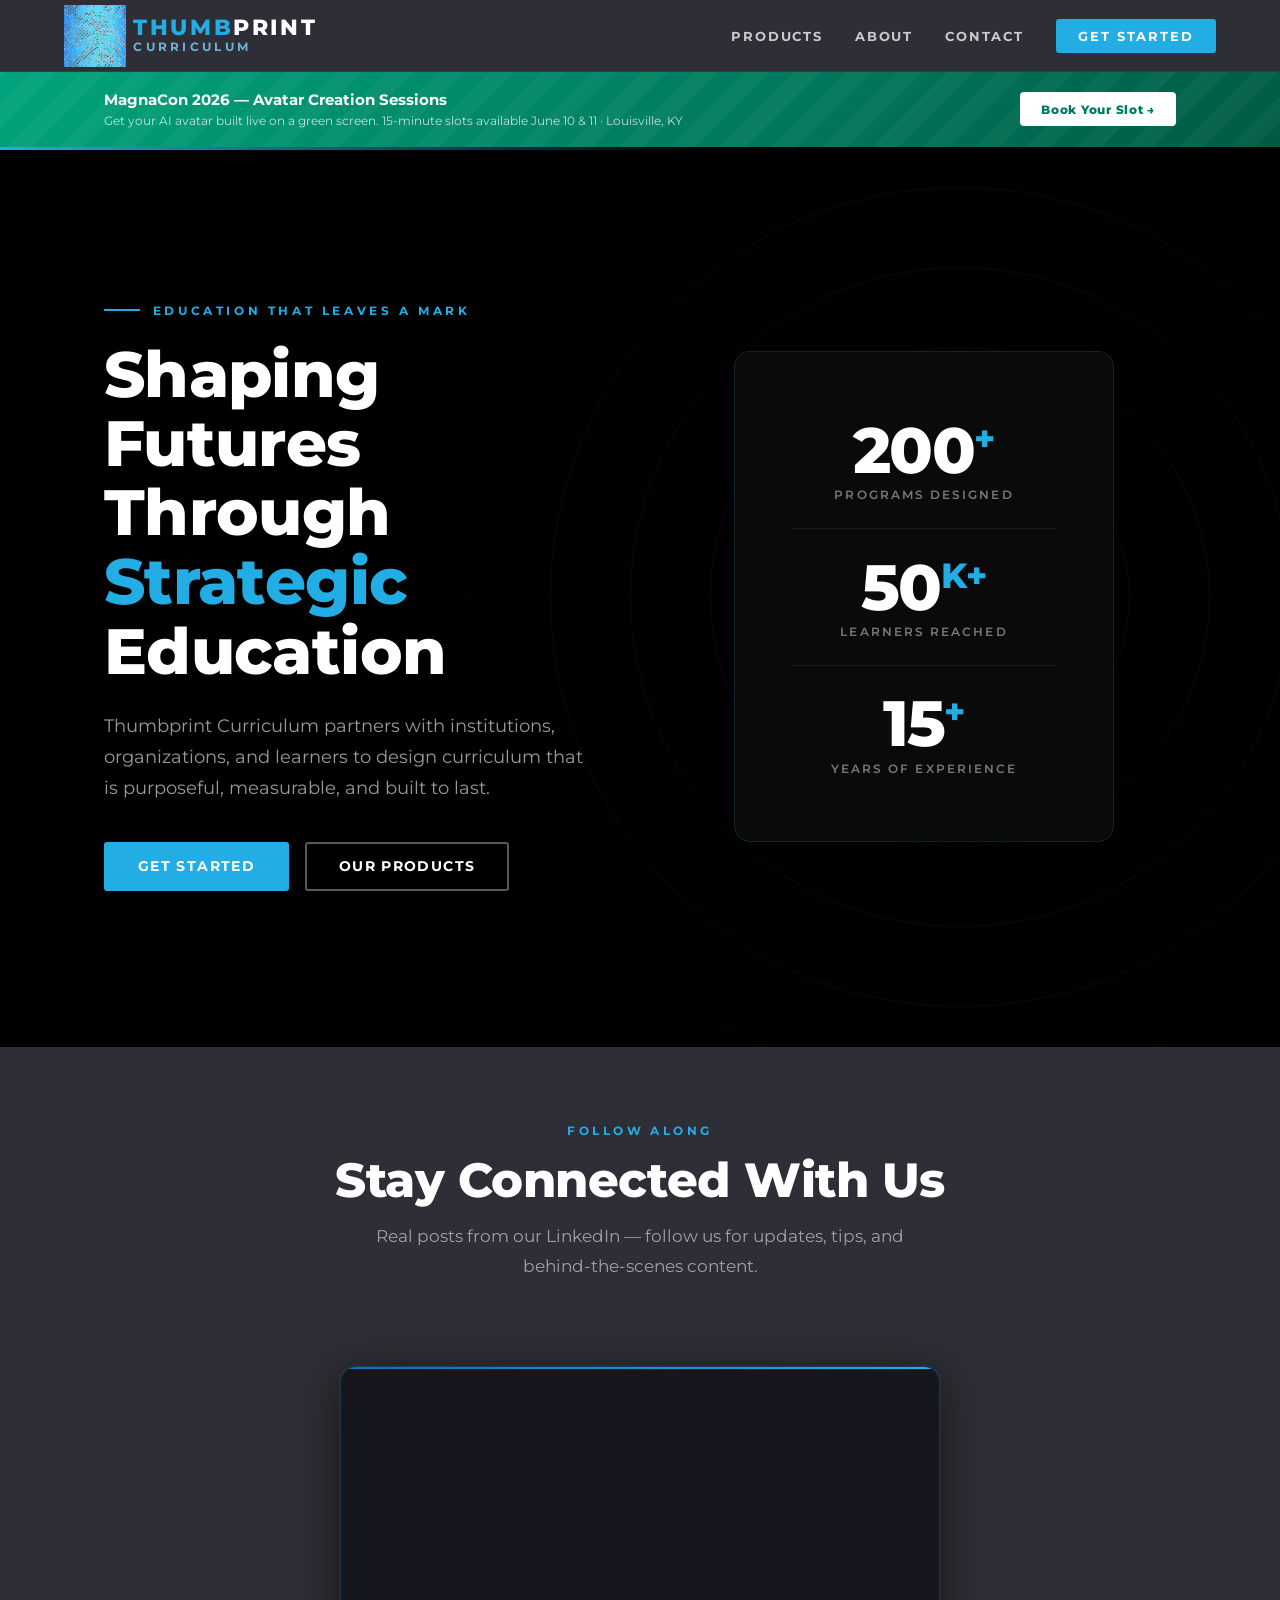
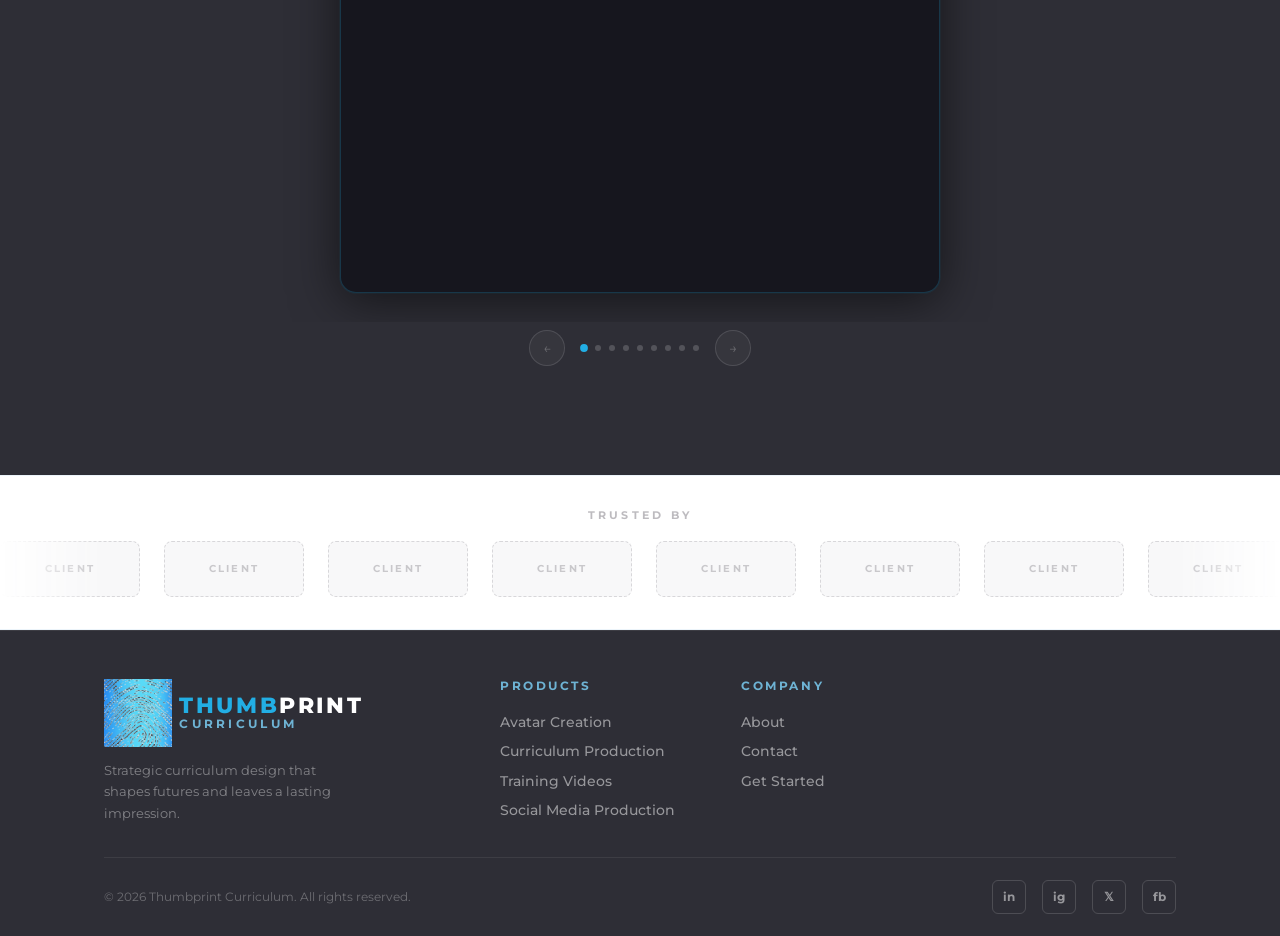
==== commit f9a74385: "Remove conference footer column from all pages" ====
--- a/index.html
+++ b/index.html
@@ -1,10 +1,10 @@
-﻿<!DOCTYPE html>
+<!DOCTYPE html>
 <html lang="en">
 <head>
   <meta charset="UTF-8" />
   <meta name="viewport" content="width=device-width, initial-scale=1.0" />
   <title>Thumbprint Curriculum</title>
-  <link rel="icon" type="image/png" href="fingerprint-logo.png" />
+  <link rel="icon" type="image/png" href="Gemini_Generated_Image_bbju21bbju21bbju.png" />
   <link rel="stylesheet" href="style.css" />
   <style>
     /* ── LinkedIn native embed carousel ── */
@@ -99,7 +99,7 @@
 <nav>
   <div class="nav-inner">
     <a href="index.html" class="nav-logo">
-      <div class="nav-logo-img-crop" aria-hidden="true"><img src="final logo tp.png" alt="" /></div>
+      <div class="nav-logo-img-crop" aria-hidden="true"><img src="Gemini_Generated_Image_bbju21bbju21bbju.png" alt="" /></div>
       <div class="nav-logo-wrap">
         <span><span class="thumb">THUMB</span><span class="print">PRINT</span></span>
         <span class="nav-sub">Curriculum</span>
@@ -120,8 +120,7 @@
     <div class="magnacon-inner">
       <div class="magnacon-content">
         <p class="magnacon-title">MagnaCon 2026 — Avatar Creation Sessions</p>
-        <p class="magnacon-sub">Get your AI avatar built live on a green screen. 15-minute slots available June 10–11 · Louisville, KY</p>
-        <a href="todd-workshop.html" style="display:inline-flex;align-items:center;gap:.4rem;margin-top:.5rem;font-size:.68rem;font-weight:800;letter-spacing:.1em;text-transform:uppercase;color:rgba(255,255,255,.7);text-decoration:none;border-bottom:1px solid rgba(255,255,255,.35);padding-bottom:.1rem" onmouseover="this.style.color='#fff';this.style.borderColor='rgba(255,255,255,.8)'" onmouseout="this.style.color='rgba(255,255,255,.7)';this.style.borderColor='rgba(255,255,255,.35)'">Also: Todd's AI Workshop Resources →</a>
+        <p class="magnacon-sub">Get your AI avatar built live on a green screen. 15-minute slots available June 10 &amp; 11 · Louisville, KY</p>
       </div>
       <a href="magnacon.html" class="magnacon-cta">Book Your Slot →</a>
     </div>
@@ -146,18 +145,18 @@
     <div class="hero-visual">
       <div class="hero-bold-stats">
         <div class="hero-bold-stat">
-          <span class="hero-bold-num">1000<span class="hero-bold-sup">+</span></span>
-          <span class="hero-bold-label">Original Training Content Created</span>
+          <span class="hero-bold-num">200<span class="hero-bold-sup">+</span></span>
+          <span class="hero-bold-label">Programs Designed</span>
         </div>
         <div class="hero-bold-divider"></div>
         <div class="hero-bold-stat">
-          <span class="hero-bold-num">4<span class="hero-bold-sup">+</span></span>
-          <span class="hero-bold-label">Industry Sectors Served</span>
+          <span class="hero-bold-num">50<span class="hero-bold-sup">K+</span></span>
+          <span class="hero-bold-label">Learners Reached</span>
         </div>
         <div class="hero-bold-divider"></div>
         <div class="hero-bold-stat">
-          <span class="hero-bold-num">350<span class="hero-bold-sup">+</span></span>
-          <span class="hero-bold-label">Students Served</span>
+          <span class="hero-bold-num">15<span class="hero-bold-sup">+</span></span>
+          <span class="hero-bold-label">Years of Experience</span>
         </div>
       </div>
     </div>
@@ -328,7 +327,7 @@
 </section>
 
 <!-- CLIENT LOGO SCROLLER -->
-<section class="client-scroller" style="display:none">
+<section class="client-scroller">
   <p class="client-scroller-label">Trusted By</p>
   <div class="client-track-wrap">
     <div class="client-track">
@@ -423,7 +422,7 @@
     <div class="footer-inner">
       <div>
         <a href="index.html" class="nav-logo">
-          <div class="nav-logo-img-crop footer-sz" aria-hidden="true"><img src="final logo tp.png" alt="" /></div>
+          <div class="nav-logo-img-crop footer-sz" aria-hidden="true"><img src="Gemini_Generated_Image_bbju21bbju21bbju.png" alt="" /></div>
           <div class="nav-logo-wrap">
             <span><span class="thumb">THUMB</span><span class="print">PRINT</span></span>
             <span class="nav-sub">Curriculum</span>
@@ -448,20 +447,14 @@
           <li><a href="get-started.html">Get Started</a></li>
         </ul>
       </div>
-      <div>
-        <p class="footer-col-title">Conference</p>
-        <ul class="footer-links">
-          <li><a href="get-started.html">Book Avatar Session</a></li>
-          <li><a href="get-started.html">June 10 — Wednesday</a></li>
-          <li><a href="get-started.html">June 11 — Thursday</a></li>
-          <li><a href="contact.html">Questions?</a></li>
-        </ul>
-      </div>
     </div>
     <div class="footer-bottom">
       <span class="footer-copy">© 2026 Thumbprint Curriculum. All rights reserved.</span>
       <div class="footer-socials">
         <a href="https://www.linkedin.com/company/thumbprint-curriculum/" target="_blank" title="LinkedIn">in</a>
+        <a href="#" title="Instagram">ig</a>
+        <a href="#" title="X">𝕏</a>
+        <a href="#" title="Facebook">fb</a>
       </div>
     </div>
   </div>
@@ -562,5 +555,3 @@
 </script>
 </body>
 </html>
-
-
--- a/style.css
+++ b/style.css
@@ -159,13 +159,6 @@
 }
 .magnacon-content { flex: 1; min-width: 0; }
 
-/* ── Banner carousel ── */
-.mc-slides-wrap { position: relative; flex: 1; min-width: 0; min-height: 3.6rem; }
-.mc-slide { position: absolute; top: 0; left: 0; width: 100%; opacity: 0; transition: opacity .65s ease; pointer-events: none; }
-.mc-slide.active { opacity: 1; pointer-events: auto; }
-.mc-dots { display: flex; gap: .4rem; margin-top: .6rem; }
-.mc-dot { width: 5px; height: 5px; border-radius: 50%; background: rgba(255,255,255,.3); border: none; padding: 0; cursor: pointer; transition: background .3s, transform .3s; flex-shrink: 0; }
-.mc-dot.active { background: rgba(255,255,255,.9); transform: scale(1.3); }
 .magnacon-title {
   font-size: .95rem;
   font-weight: 700;
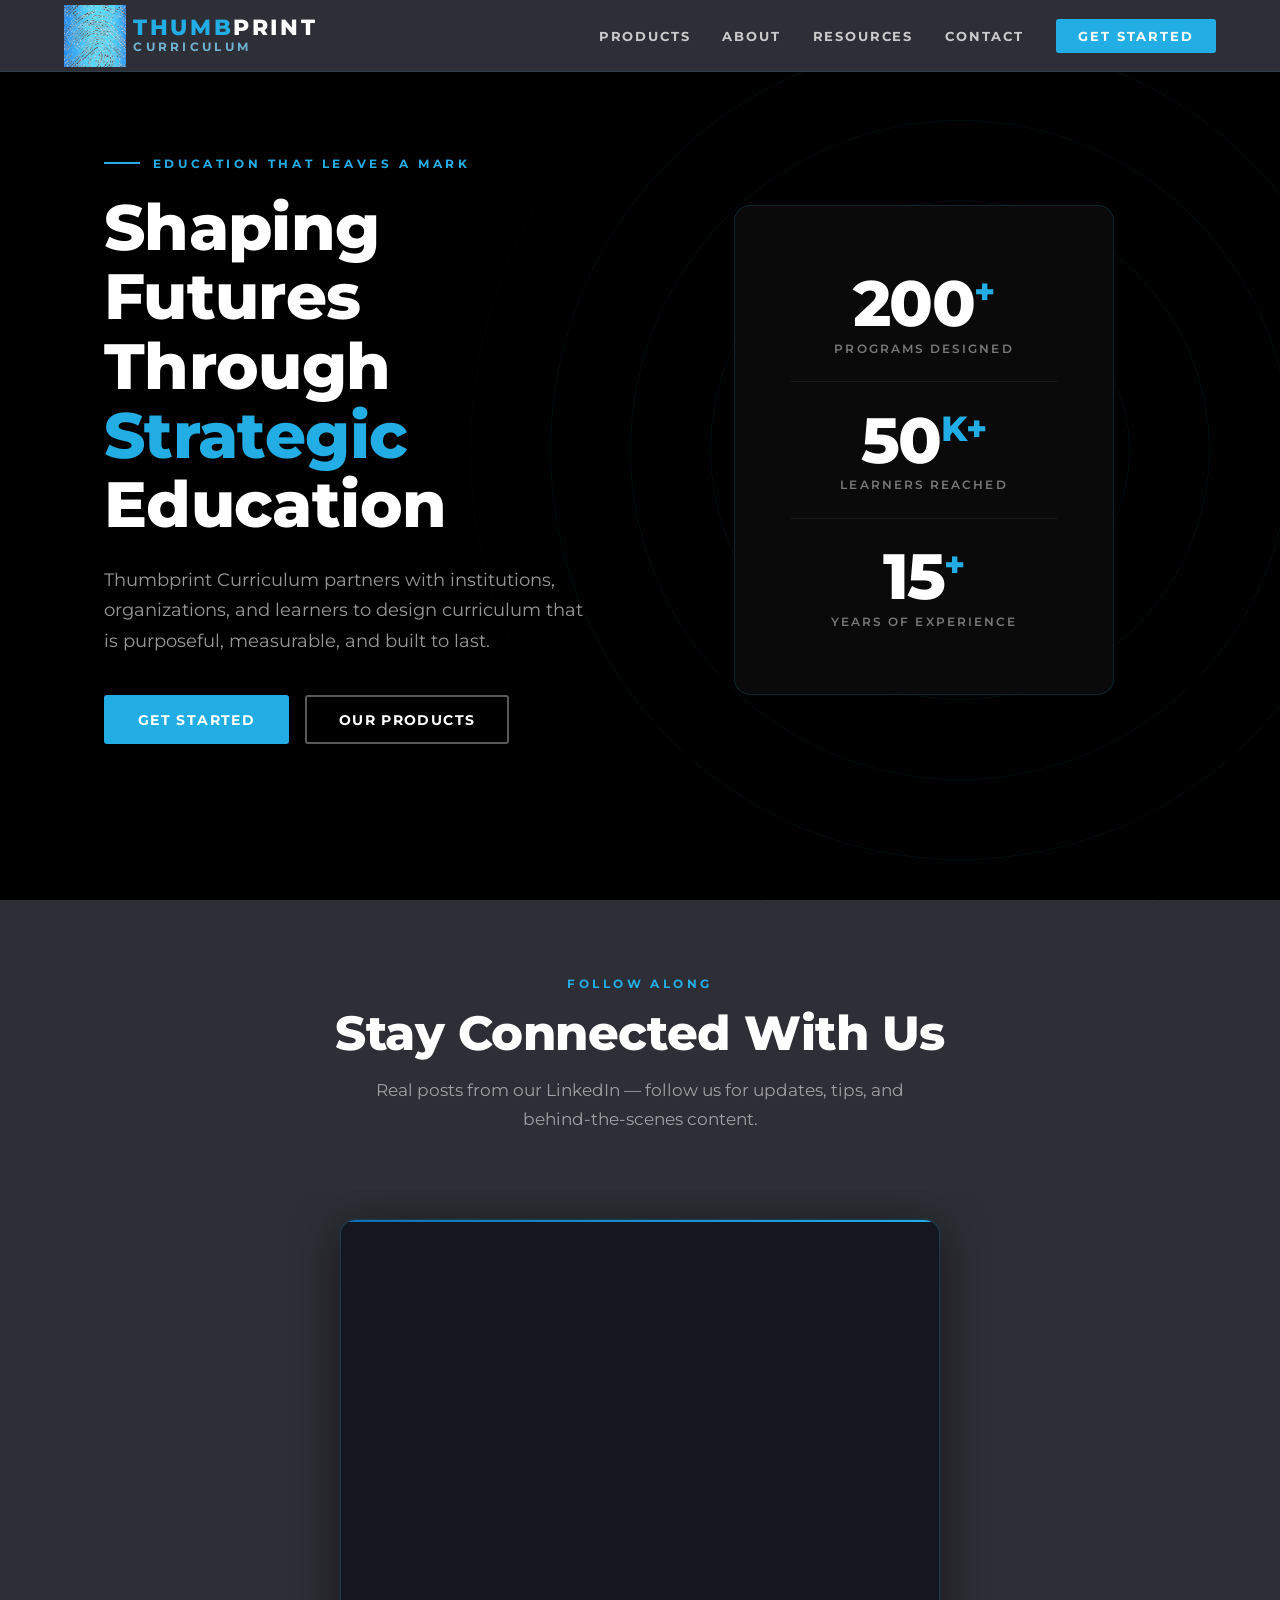
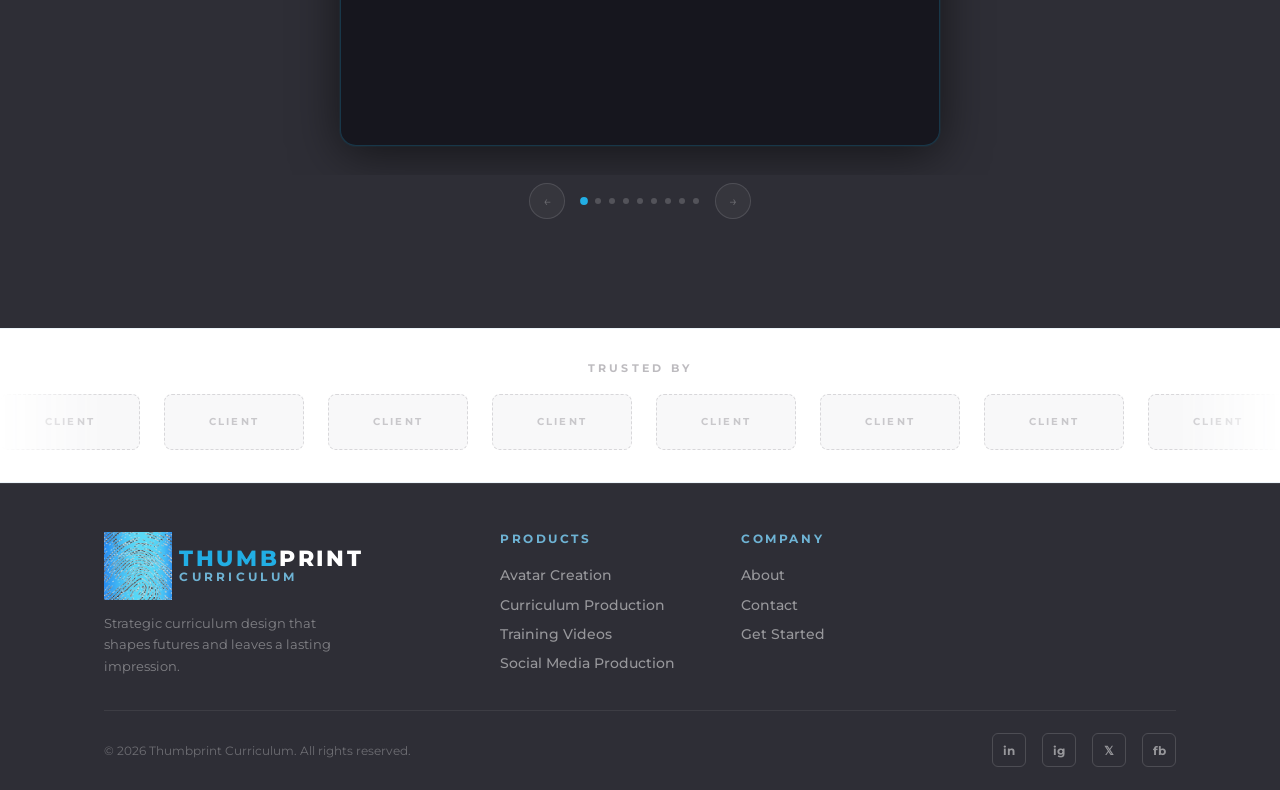
==== commit 7e0985a3: "Add Resources page, remove all MagnaCon references - resources.html: Todd's AI Workshop resources — " ====
--- a/index.html
+++ b/index.html
@@ -108,24 +108,13 @@
     <ul class="nav-links">
       <li class="hide-sm"><a href="products.html">Products</a></li>
       <li class="hide-sm"><a href="about.html">About</a></li>
+      <li class="hide-sm"><a href="resources.html">Resources</a></li>
       <li class="hide-sm"><a href="contact.html">Contact</a></li>
       <li><a href="get-started.html" class="nav-cta">Get Started</a></li>
     </ul>
   </div>
 </nav>
 
-<!-- MAGNACON HIGHLIGHT -->
-<section class="magnacon-highlight">
-  <div class="container">
-    <div class="magnacon-inner">
-      <div class="magnacon-content">
-        <p class="magnacon-title">MagnaCon 2026 — Avatar Creation Sessions</p>
-        <p class="magnacon-sub">Get your AI avatar built live on a green screen. 15-minute slots available June 10 &amp; 11 · Louisville, KY</p>
-      </div>
-      <a href="magnacon.html" class="magnacon-cta">Book Your Slot →</a>
-    </div>
-  </div>
-</section>
 
 <!-- HERO -->
 <section class="hero">
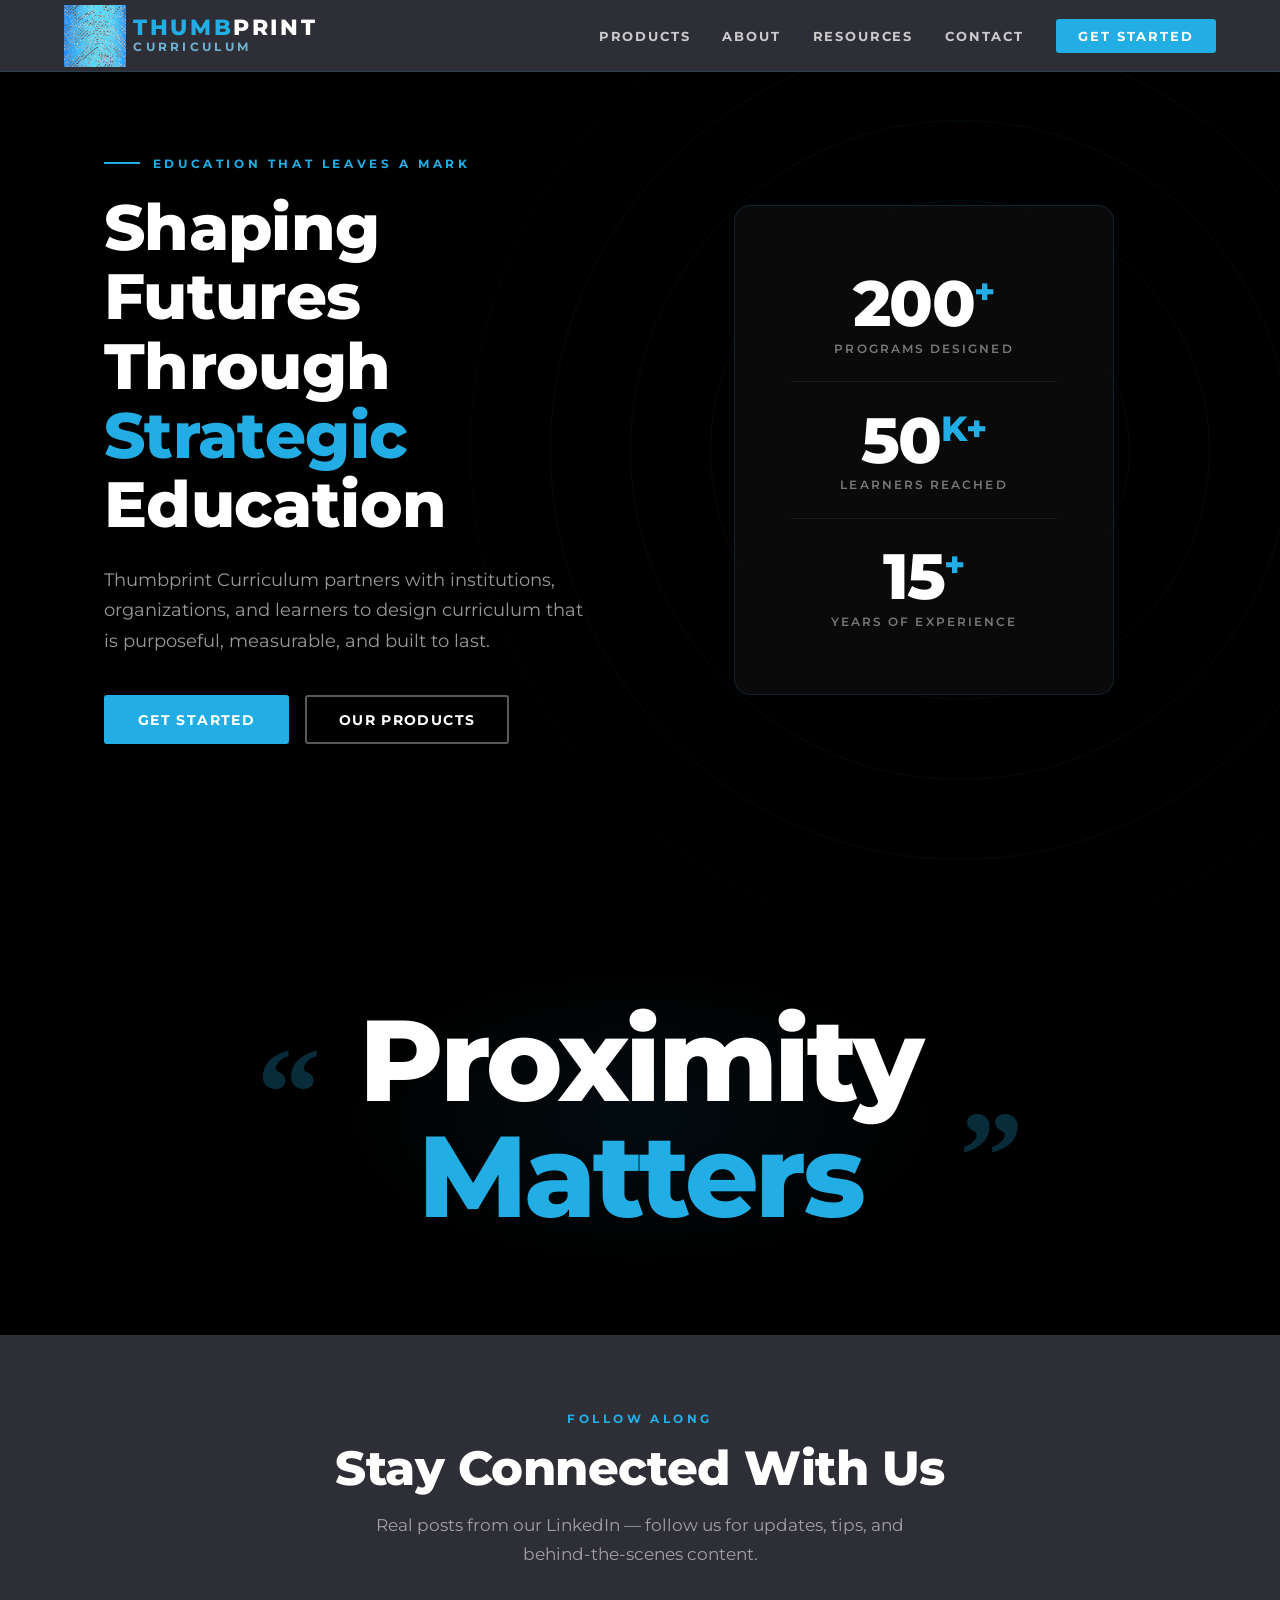
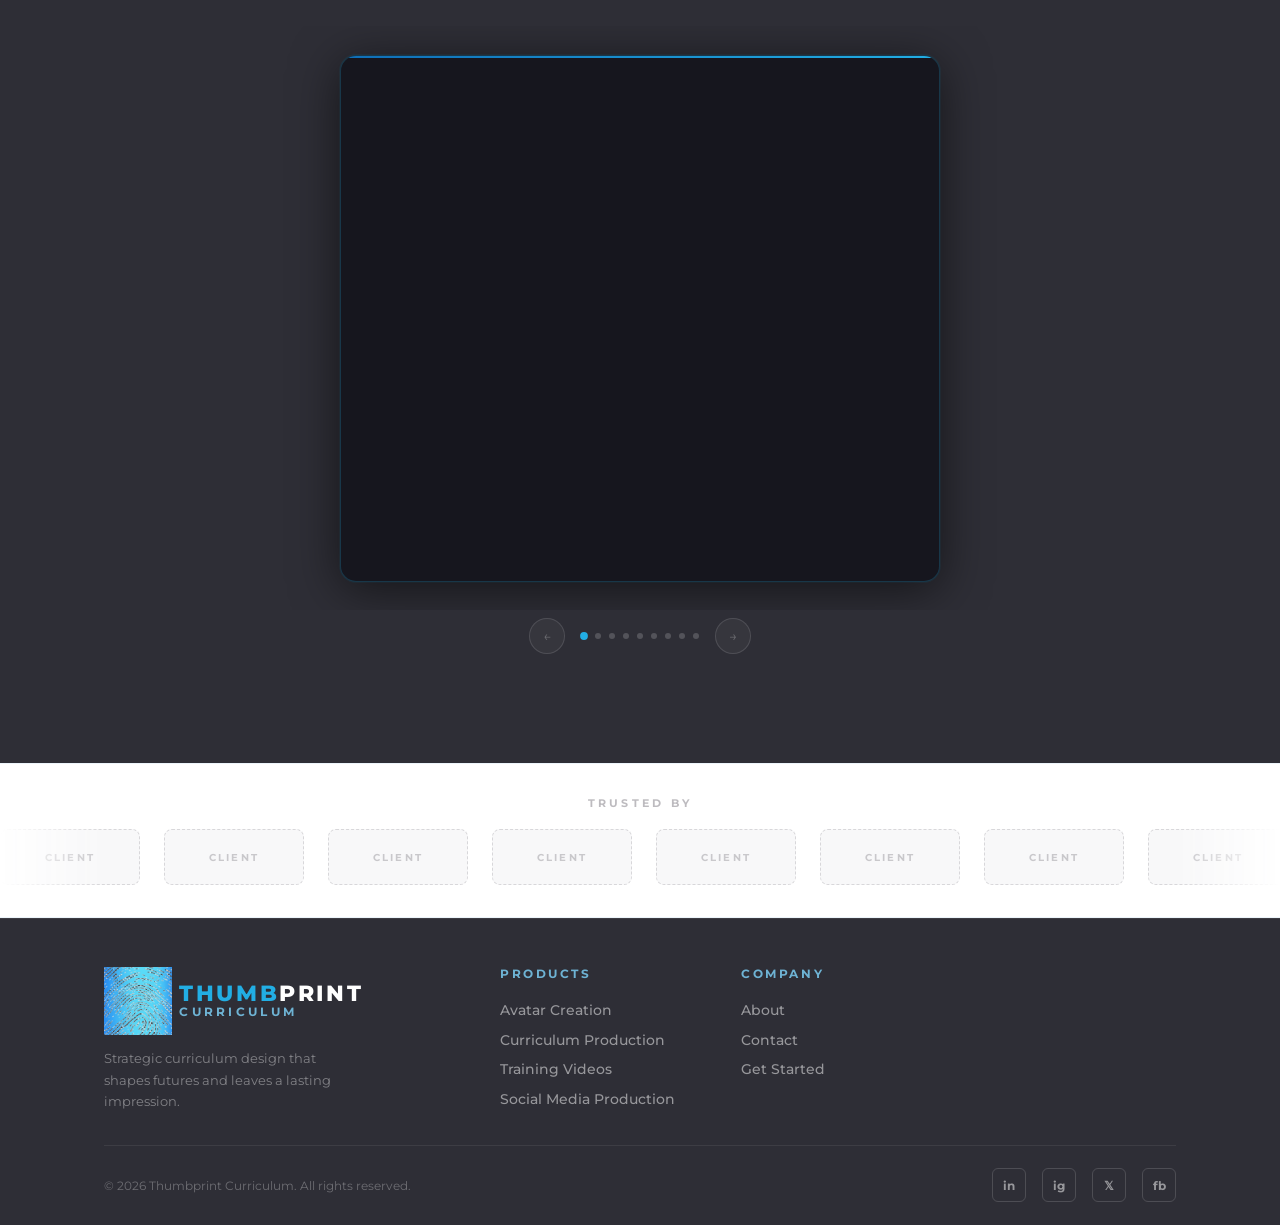
==== commit 7f3596eb: "Add Proximity Matters quote section to homepage" ====
--- a/index.html
+++ b/index.html
@@ -149,6 +149,15 @@
         </div>
       </div>
     </div>
+  </div>
+</section>
+
+<!-- QUOTE -->
+<section class="proximity-quote">
+  <div class="proximity-inner">
+    <span class="proximity-mark">&ldquo;</span>
+    <p class="proximity-text">Proximity<br><em>Matters</em></p>
+    <span class="proximity-mark">&rdquo;</span>
   </div>
 </section>
 
--- a/style.css
+++ b/style.css
@@ -327,6 +327,57 @@
   transition: opacity .2s, filter .2s;
 }
 .client-logo:hover img { opacity: 1; filter: grayscale(0); }
+
+/* ── PROXIMITY QUOTE ── */
+.proximity-quote {
+  background: var(--black);
+  padding: clamp(4rem,8vw,7rem) clamp(1.5rem,5vw,4rem);
+  text-align: center;
+  position: relative;
+  overflow: hidden;
+}
+.proximity-quote::before {
+  content: '';
+  position: absolute;
+  top: 50%; left: 50%;
+  transform: translate(-50%, -50%);
+  width: 600px; height: 300px;
+  background: radial-gradient(ellipse, rgba(34,174,228,.07) 0%, transparent 70%);
+  pointer-events: none;
+}
+.proximity-inner {
+  position: relative;
+  z-index: 1;
+  display: flex;
+  align-items: center;
+  justify-content: center;
+  gap: clamp(1rem, 3vw, 2.5rem);
+}
+.proximity-mark {
+  font-size: clamp(4rem, 10vw, 8rem);
+  font-weight: 800;
+  color: var(--blue-bright);
+  opacity: .25;
+  line-height: 1;
+  font-family: Georgia, serif;
+  flex-shrink: 0;
+  align-self: flex-start;
+  margin-top: .2em;
+}
+.proximity-mark:last-child { align-self: flex-end; margin-top: 0; margin-bottom: .1em; }
+.proximity-text {
+  font-size: clamp(3rem, 9vw, 7.5rem);
+  font-weight: 800;
+  color: var(--white);
+  letter-spacing: -.03em;
+  line-height: 1.0;
+  font-family: var(--font);
+}
+.proximity-text em {
+  font-style: normal;
+  color: var(--blue-bright);
+  display: block;
+}
 
 /* ── SOCIAL CAROUSEL ── */
 .social-section { background:var(--dark); padding:clamp(3rem,6vw,5rem) 0; overflow:hidden; }
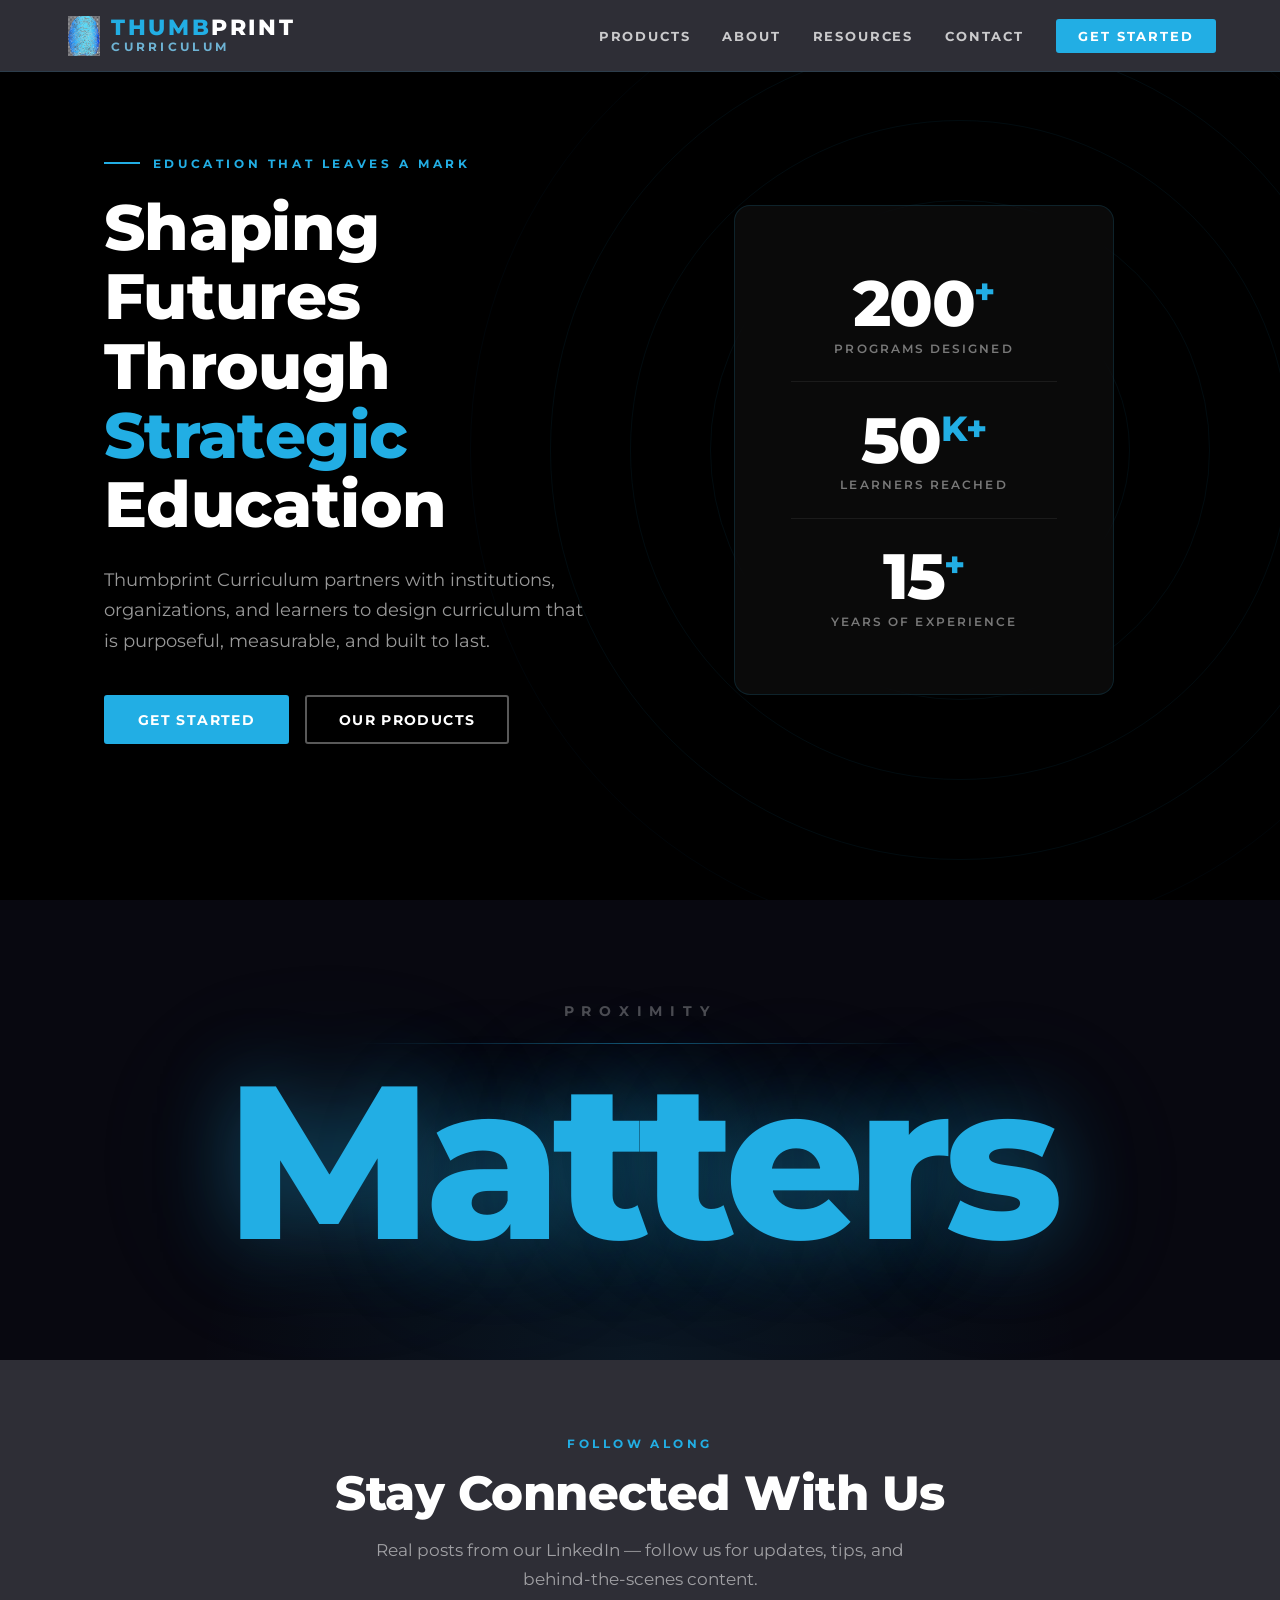
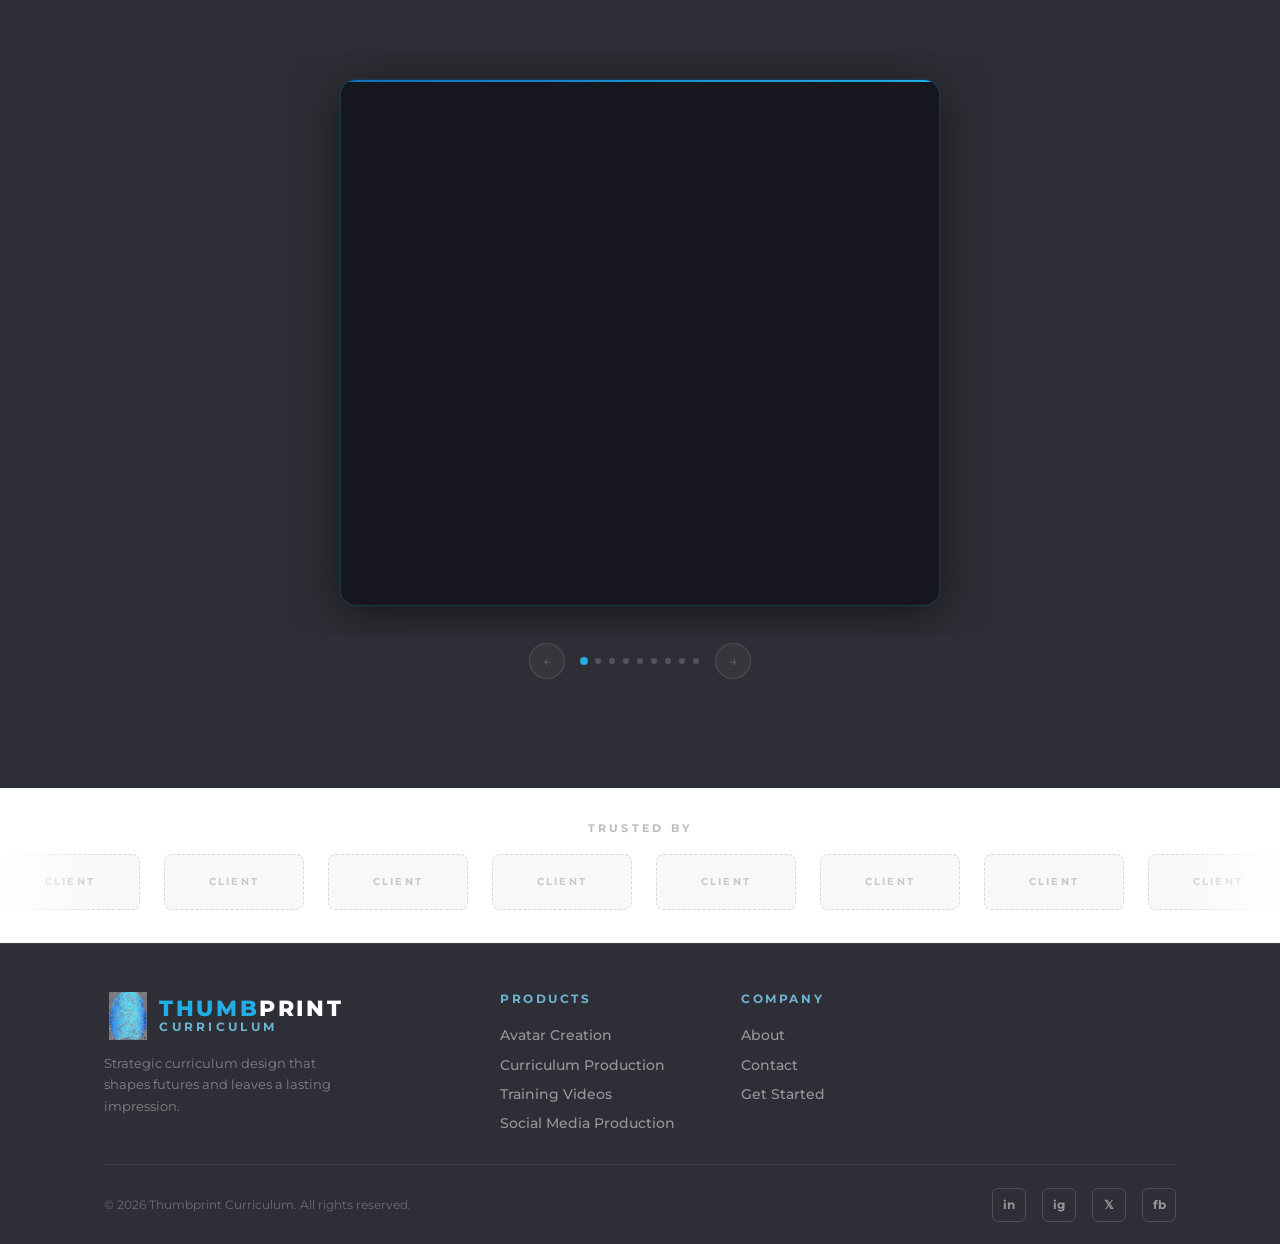
==== commit c9487f11: "Fix logo zoom, redesign Proximity Matters quote section" ====
--- a/index.html
+++ b/index.html
@@ -155,9 +155,9 @@
 <!-- QUOTE -->
 <section class="proximity-quote">
   <div class="proximity-inner">
-    <span class="proximity-mark">&ldquo;</span>
-    <p class="proximity-text">Proximity<br><em>Matters</em></p>
-    <span class="proximity-mark">&rdquo;</span>
+    <span class="proximity-top">Proximity</span>
+    <div class="proximity-rule"></div>
+    <span class="proximity-big">Matters</span>
   </div>
 </section>
 
--- a/style.css
+++ b/style.css
@@ -62,12 +62,11 @@
 .nav-sub { display:block; font-size:.55em; font-weight:700; letter-spacing:.28em; color:var(--blue-light); margin-top:.25em; }
 .nav-logo-wrap { display:flex; flex-direction:column; }
 
-/* Thumbprint logo — scale up to crop dark padding, show fingerprint prominently */
+/* Thumbprint logo — transparent PNG, no cropping needed */
 .nav-logo-img-crop {
-  width: 62px;
-  height: 62px;
+  width: 40px;
+  height: 40px;
   flex-shrink: 0;
-  overflow: hidden;
   display: flex;
   align-items: center;
   justify-content: center;
@@ -76,12 +75,11 @@
   width: 100%;
   height: 100%;
   object-fit: contain;
-  transform: scale(1.7);
   display: block;
 }
 .nav-logo-img-crop.footer-sz {
-  width: 68px;
-  height: 68px;
+  width: 48px;
+  height: 48px;
 }
 .nav-links { display:flex; gap:2rem; list-style:none; align-items:center; }
 .nav-links a { color:rgba(255,255,255,.75); text-decoration:none; font-size:.82rem; font-weight:700; letter-spacing:.14em; text-transform:uppercase; transition:color .2s; position:relative; }
@@ -330,8 +328,8 @@
 
 /* ── PROXIMITY QUOTE ── */
 .proximity-quote {
-  background: var(--black);
-  padding: clamp(4rem,8vw,7rem) clamp(1.5rem,5vw,4rem);
+  background: #080810;
+  padding: clamp(4rem,8vw,6.5rem) clamp(1.5rem,5vw,4rem);
   text-align: center;
   position: relative;
   overflow: hidden;
@@ -339,44 +337,47 @@
 .proximity-quote::before {
   content: '';
   position: absolute;
-  top: 50%; left: 50%;
-  transform: translate(-50%, -50%);
-  width: 600px; height: 300px;
-  background: radial-gradient(ellipse, rgba(34,174,228,.07) 0%, transparent 70%);
+  bottom: 0; left: 50%;
+  transform: translateX(-50%);
+  width: 70vw; height: 60%;
+  background: radial-gradient(ellipse at bottom, rgba(34,174,228,.09) 0%, transparent 70%);
   pointer-events: none;
 }
 .proximity-inner {
   position: relative;
   z-index: 1;
-  display: flex;
-  align-items: center;
-  justify-content: center;
-  gap: clamp(1rem, 3vw, 2.5rem);
-}
-.proximity-mark {
-  font-size: clamp(4rem, 10vw, 8rem);
+  max-width: 1100px;
+  margin: 0 auto;
+}
+.proximity-top {
+  font-size: clamp(.65rem, 1.2vw, .88rem);
+  font-weight: 700;
+  letter-spacing: .55em;
+  text-transform: uppercase;
+  color: rgba(255,255,255,.28);
+  margin-bottom: 1.4rem;
+  display: block;
+}
+.proximity-rule {
+  height: 1px;
+  background: linear-gradient(90deg, transparent, var(--blue-bright), transparent);
+  margin: 0 auto 1.4rem;
+  max-width: 560px;
+  opacity: .45;
+}
+.proximity-big {
+  font-size: clamp(5.5rem, 17vw, 14rem);
   font-weight: 800;
-  color: var(--blue-bright);
-  opacity: .25;
-  line-height: 1;
-  font-family: Georgia, serif;
-  flex-shrink: 0;
-  align-self: flex-start;
-  margin-top: .2em;
-}
-.proximity-mark:last-child { align-self: flex-end; margin-top: 0; margin-bottom: .1em; }
-.proximity-text {
-  font-size: clamp(3rem, 9vw, 7.5rem);
-  font-weight: 800;
-  color: var(--white);
-  letter-spacing: -.03em;
-  line-height: 1.0;
-  font-family: var(--font);
-}
-.proximity-text em {
-  font-style: normal;
+  letter-spacing: -.04em;
+  line-height: .88;
   color: var(--blue-bright);
   display: block;
+  text-shadow:
+    0 0 80px rgba(34,174,228,.35),
+    0 0 160px rgba(34,174,228,.15);
+}
+@media(max-width:600px) {
+  .proximity-big { font-size: clamp(4rem,22vw,6rem); }
 }
 
 /* ── SOCIAL CAROUSEL ── */
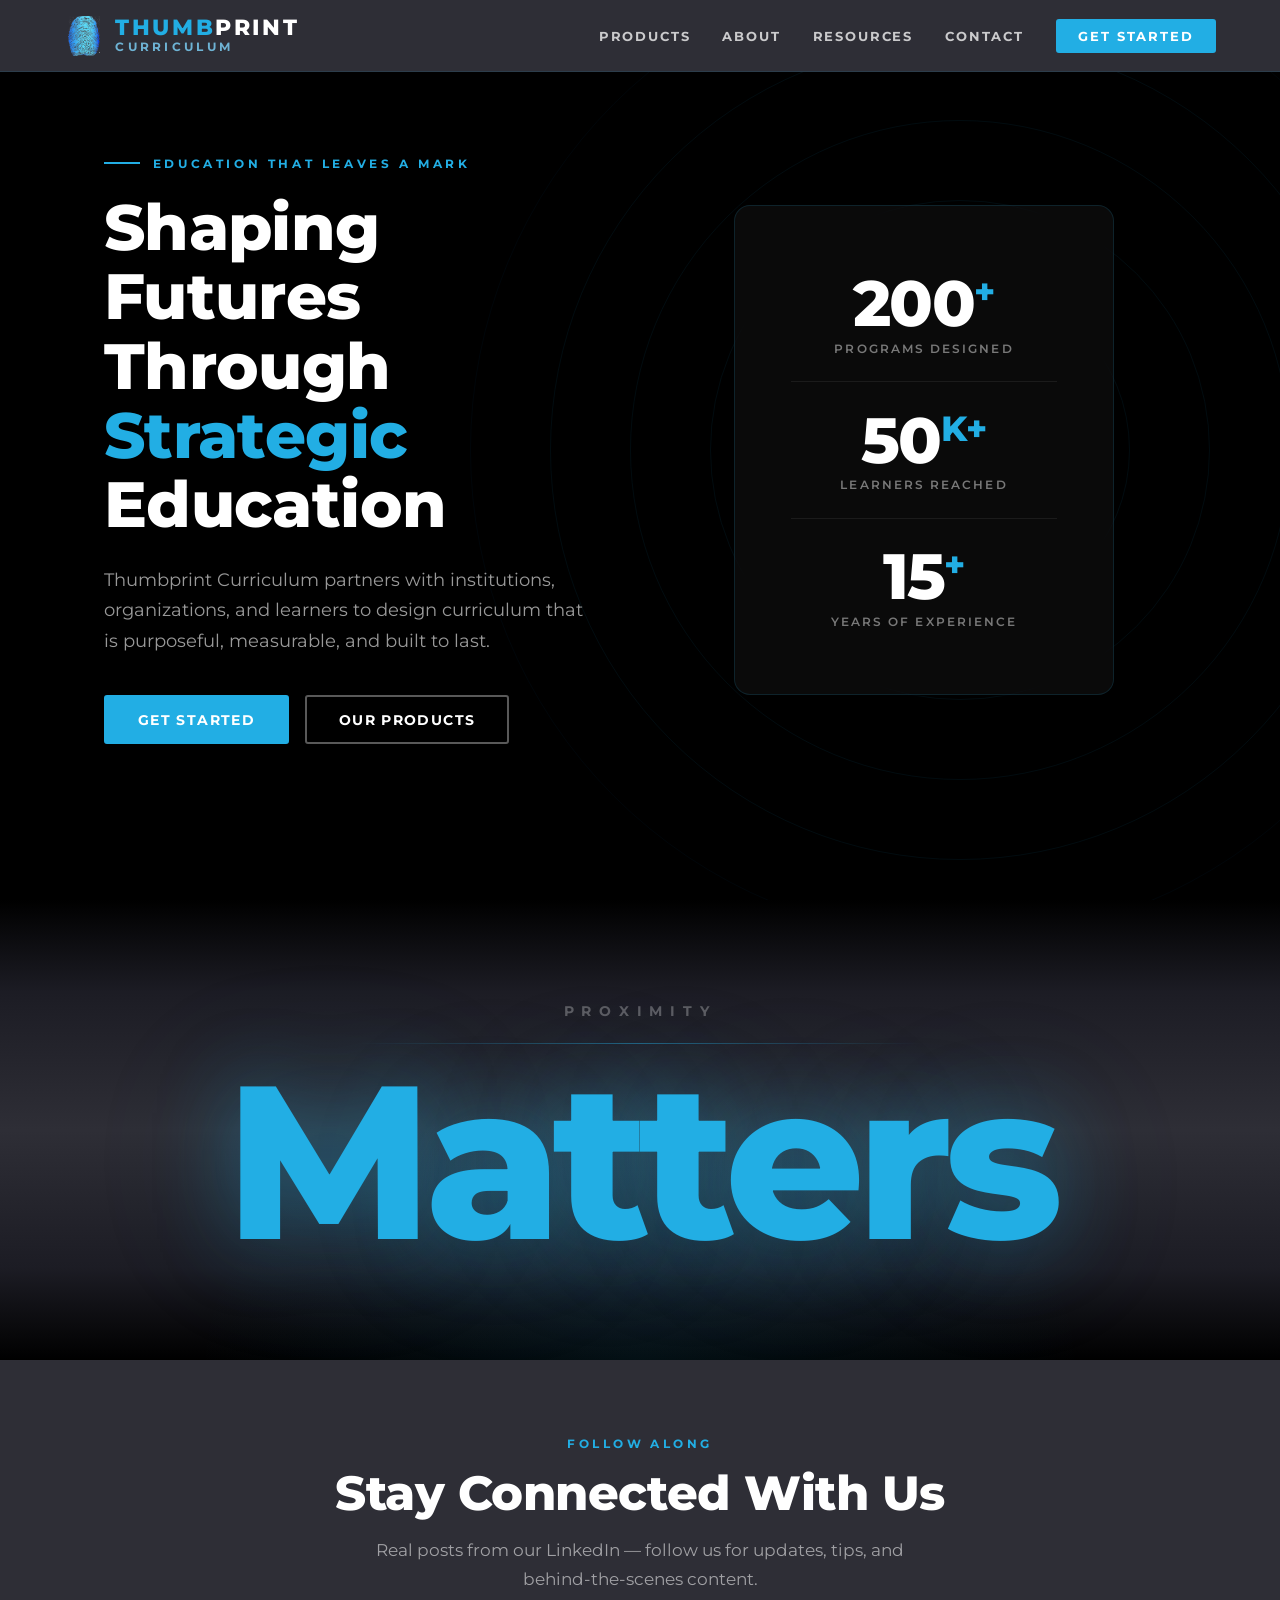
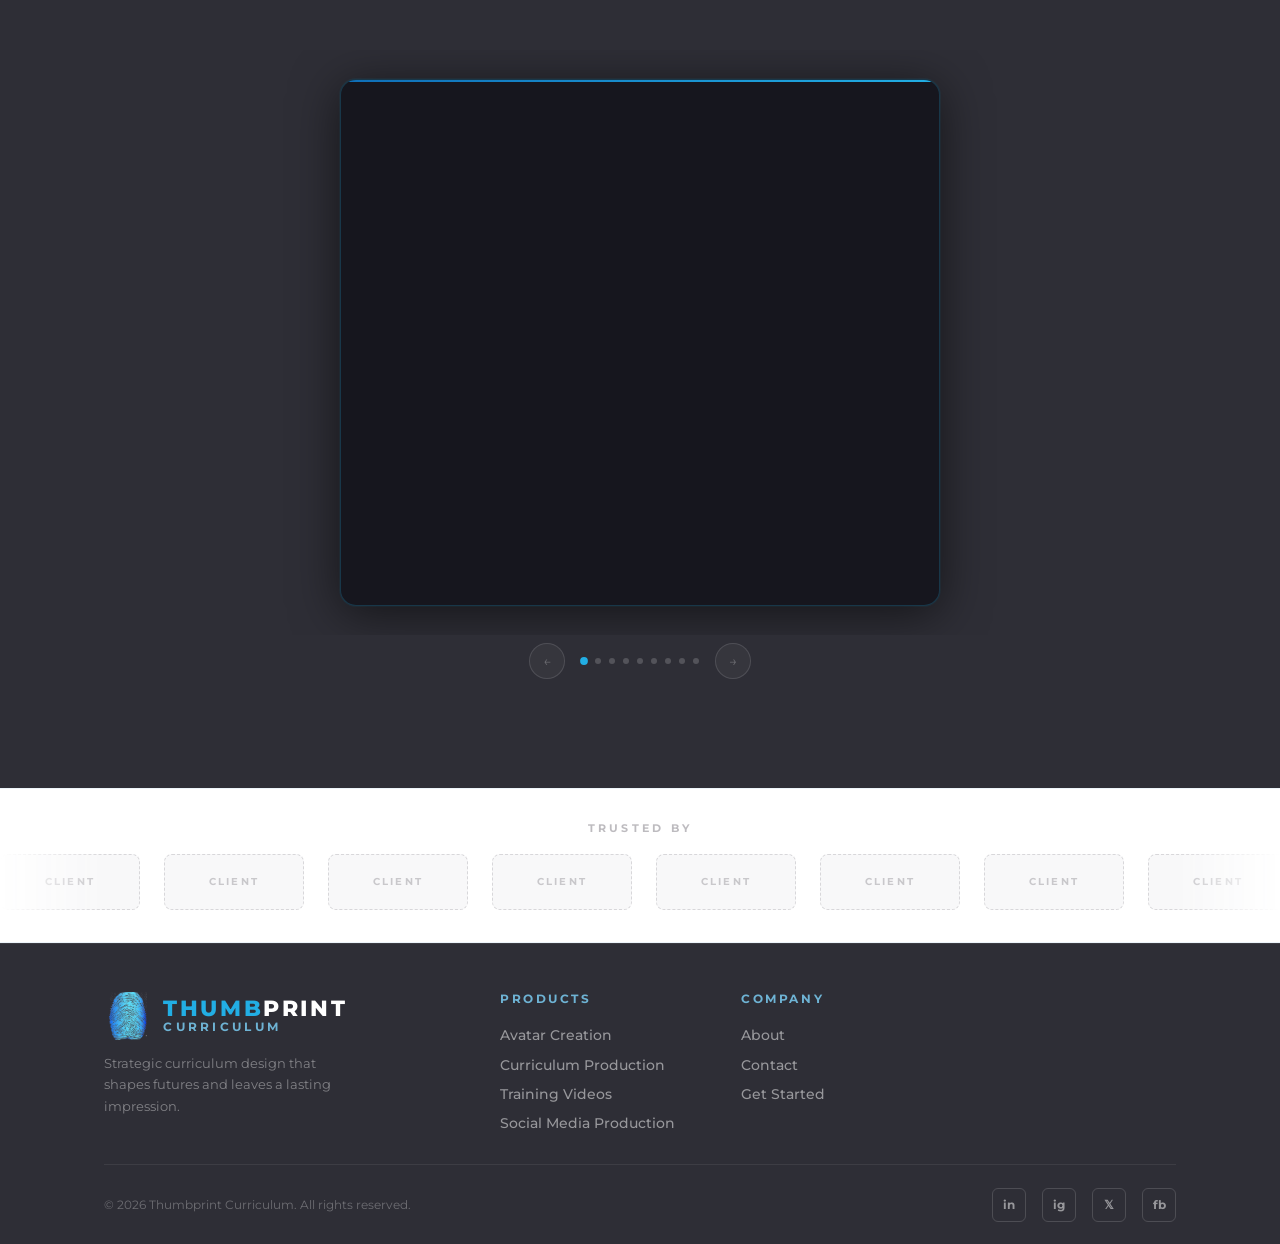
==== commit cbe43ebc: "LinkedIn carousel: seamless infinite loop via clone-based wrap" ====
--- a/index.html
+++ b/index.html
@@ -460,14 +460,67 @@
 
 <script src="nav.js"></script>
 <script>
-/* ── LinkedIn native embed carousel ── */
+/* ── LinkedIn carousel — infinite seamless loop via cloning ── */
 (function () {
-  var slides  = [];
-  var current = 0;
+  var current   = 1;   // points to the real first slide (index 1 after prepended clone)
+  var realCount = 0;   // number of actual slides
+  var allSlides = [];  // all slides including clones
   var track, outer;
-  var PEEK   = 55;   // px visible on each side for prev/next
-  var SPEED  = 6500; // ms between auto-advances
+  var PEEK  = 55;
+  var SPEED = 6500;
   var timer;
+  var transitioning = false;
+
+  function slideWidth() {
+    return allSlides[0] ? allSlides[0].offsetWidth : (outer.offsetWidth - PEEK * 2);
+  }
+
+  function applyTransform(animate) {
+    var sw     = outer.offsetWidth - PEEK * 2;
+    var offset = PEEK - current * sw;
+    track.style.transition = animate === false
+      ? 'none'
+      : 'transform .7s cubic-bezier(.4,0,.2,1)';
+    track.style.transform = 'translateX(' + offset + 'px)';
+  }
+
+  function realIndex() {
+    // current 1…realCount maps to real index 0…realCount-1
+    return ((current - 1) % realCount + realCount) % realCount;
+  }
+
+  function updateDots(dotsEl) {
+    var ri = realIndex();
+    Array.from(dotsEl.children).forEach(function (d, i) {
+      d.classList.toggle('active', i === ri);
+    });
+  }
+
+  function goTo(i, animate, dotsEl) {
+    if (transitioning) return;
+    current = i;
+    applyTransform(animate !== false);
+    updateDots(dotsEl);
+
+    if (animate !== false) {
+      transitioning = true;
+      setTimeout(function () {
+        transitioning = false;
+        // Snap from clone-of-first back to real first
+        if (current >= realCount + 1) {
+          current = 1;
+          applyTransform(false);
+          updateDots(dotsEl);
+        }
+        // Snap from clone-of-last back to real last
+        if (current <= 0) {
+          current = realCount;
+          applyTransform(false);
+          updateDots(dotsEl);
+        }
+      }, 720);
+    }
+  }
 
   function init() {
     track  = document.getElementById('liTrack');
@@ -477,70 +530,56 @@
     var nextBtn = document.getElementById('liNext');
     if (!track || !outer) return;
 
-    slides = Array.from(track.querySelectorAll('.li-slide'));
-    var total = slides.length;
-
-    /* ── Size each slide so prev/next peek in by PEEK px ── */
+    var realSlides = Array.from(track.querySelectorAll('.li-slide'));
+    realCount = realSlides.length;
+    if (realCount < 1) return;
+
+    /* Clone first + last for seamless wrap */
+    var firstClone = realSlides[0].cloneNode(true);
+    var lastClone  = realSlides[realCount - 1].cloneNode(true);
+    track.insertBefore(lastClone, realSlides[0]); // prepend clone of last
+    track.appendChild(firstClone);               // append clone of first
+
+    allSlides = Array.from(track.querySelectorAll('.li-slide'));
+
+    /* Size all slides */
     function setWidths() {
-      var ow = outer.offsetWidth;
-      var sw = ow - PEEK * 2;   // slide width = outer minus two peek zones
-      slides.forEach(function (s) {
-        s.style.width = sw + 'px';
-      });
+      var sw = outer.offsetWidth - PEEK * 2;
+      allSlides.forEach(function (s) { s.style.width = sw + 'px'; });
       applyTransform(false);
     }
-
-    /* ── Move track so active slide is centered with peek on each side ── */
-    function applyTransform(animate) {
-      var sw = slides[0].offsetWidth;
-      // offset = PEEK positions slide[0] at left peek zone start;
-      // then subtract current * sw to get to current slide
-      var offset = PEEK - current * sw;
-      track.style.transition = animate === false
-        ? 'none'
-        : 'transform .7s cubic-bezier(.4,0,.2,1)';
-      track.style.transform = 'translateX(' + offset + 'px)';
-    }
-
-    /* ── Dots ── */
+    setWidths();
+    window.addEventListener('resize', setWidths);
+
+    /* Build dots for real slides only */
     dotsEl.innerHTML = '';
-    slides.forEach(function (_, i) {
-      var d = document.createElement('button');
-      d.className = 'li-dot' + (i === 0 ? ' active' : '');
-      d.setAttribute('aria-label', 'Slide ' + (i + 1));
-      d.addEventListener('click', function () { goTo(i); resetTimer(); });
-      dotsEl.appendChild(d);
-    });
-
-    function updateDots() {
-      Array.from(dotsEl.children).forEach(function (d, i) {
-        d.classList.toggle('active', i === current);
-      });
-    }
-
-    /* ── Navigate ── */
-    function goTo(i, animate) {
-      current = ((i % total) + total) % total;
-      applyTransform(animate !== false);
-      updateDots();
-    }
-
-    prevBtn.addEventListener('click', function () { goTo(current - 1); resetTimer(); });
-    nextBtn.addEventListener('click', function () { goTo(current + 1); resetTimer(); });
-
-    /* ── Auto-advance ── */
+    for (var i = 0; i < realCount; i++) {
+      (function (idx) {
+        var d = document.createElement('button');
+        d.className = 'li-dot' + (idx === 0 ? ' active' : '');
+        d.setAttribute('aria-label', 'Slide ' + (idx + 1));
+        d.addEventListener('click', function () {
+          goTo(idx + 1, true, dotsEl);
+          resetTimer();
+        });
+        dotsEl.appendChild(d);
+      })(i);
+    }
+
+    prevBtn.addEventListener('click', function () { goTo(current - 1, true, dotsEl); resetTimer(); });
+    nextBtn.addEventListener('click', function () { goTo(current + 1, true, dotsEl); resetTimer(); });
+
     function resetTimer() {
       clearInterval(timer);
-      timer = setInterval(function () { goTo(current + 1); }, SPEED);
-    }
-
-    /* ── Hide nav if only 1 slide ── */
-    if (total <= 1) {
+      timer = setInterval(function () { goTo(current + 1, true, dotsEl); }, SPEED);
+    }
+
+    if (realCount <= 1) {
       document.getElementById('liNav').style.display = 'none';
     }
 
-    setWidths();
-    window.addEventListener('resize', setWidths);
+    current = 1; // start at real first slide
+    applyTransform(false);
     resetTimer();
   }
 
--- a/style.css
+++ b/style.css
@@ -56,7 +56,7 @@
 }
 
 .nav-inner { width:100%; max-width:var(--max-w); margin:0 auto; display:flex; align-items:center; justify-content:space-between; }
-.nav-logo { font-size:clamp(1.1rem,2vw,1.35rem); font-weight:800; letter-spacing:.12em; text-transform:uppercase; line-height:1; text-decoration:none; display:flex; align-items:center; gap:.45rem; }
+.nav-logo { font-size:clamp(1.1rem,2vw,1.35rem); font-weight:800; letter-spacing:.12em; text-transform:uppercase; line-height:1; text-decoration:none; display:flex; align-items:center; gap:.7rem; }
 .nav-logo .thumb { color:var(--blue-bright); }
 .nav-logo .print { color:var(--white); }
 .nav-sub { display:block; font-size:.55em; font-weight:700; letter-spacing:.28em; color:var(--blue-light); margin-top:.25em; }
@@ -328,7 +328,7 @@
 
 /* ── PROXIMITY QUOTE ── */
 .proximity-quote {
-  background: #080810;
+  background: linear-gradient(180deg, var(--black) 0%, #1c1c24 20%, var(--dark) 50%, #1c1c24 80%, var(--black) 100%);
   padding: clamp(4rem,8vw,6.5rem) clamp(1.5rem,5vw,4rem);
   text-align: center;
   position: relative;
